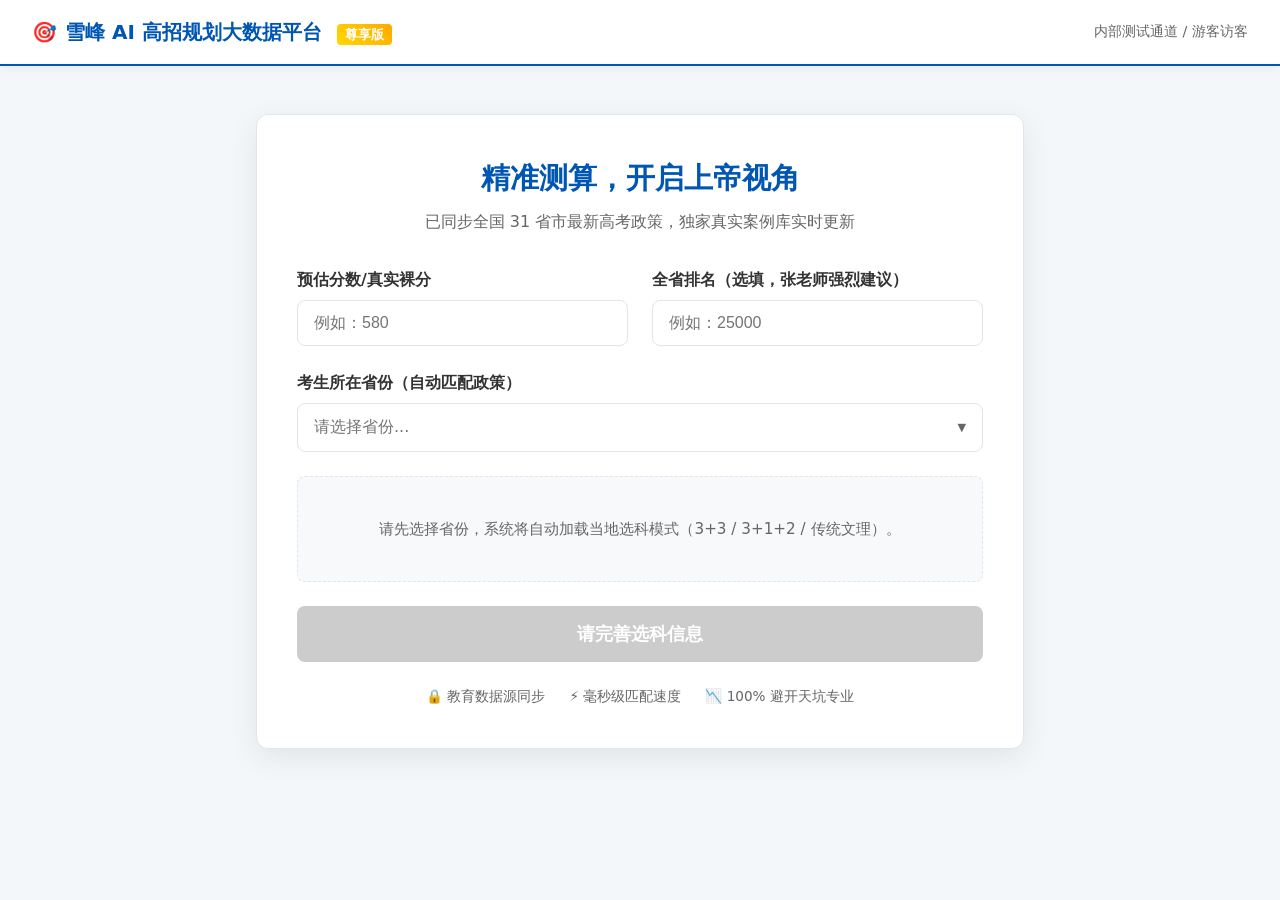
==== index.html @ 315e8139 "张雪峰 AI 志愿填报大数据系统（整蛊版） - 20种多分支验证挑战随机组合 - 30个离谱神仙专业题库 - 前期政务蓝/白严肃风格伪装 - 结果页崩坏艺术视觉反转 - 手机端 History API" ====
<!DOCTYPE html>
<html lang="zh-CN">
<head>
    <meta charset="UTF-8">
    <meta name="viewport" content="width=device-width, initial-scale=1.0">
    <title>张雪峰 AI 志愿填报大数据系统（整蛊版）</title>
    <link rel="stylesheet" href="style.css">
</head>
<body>
    <div id="app">
        <header class="app-header">
            <div class="logo">
                <span class="icon">🎯</span>
                <span class="title">雪峰 AI 高招规划大数据平台 <span class="badge">尊享版</span></span>
            </div>
            <div class="user-status">内部测试通道 / 游客访客</div>
        </header>

        <main class="container">
            <section id="phase-form" class="card fade-in">
                <div class="card-header">
                    <h2>精准测算，开启上帝视角</h2>
                    <p>已同步全国 31 省市最新高考政策，独家真实案例库实时更新</p>
                </div>

                <form id="volunteer-form">
                    <div class="form-row">
                        <div class="form-group half">
                            <label for="score">预估分数/真实裸分</label>
                            <input type="number" id="score" min="0" max="750" placeholder="例如：580" required>
                        </div>
                        <div class="form-group half">
                            <label for="rank">全省排名（选填，张老师强烈建议）</label>
                            <input type="number" id="rank" min="1" placeholder="例如：25000">
                        </div>
                    </div>

                    <div class="form-group">
                        <label>考生所在省份（自动匹配政策）</label>
                        <div class="custom-select" id="province-wrapper">
                            <button type="button" class="custom-select-trigger" id="province-trigger" aria-expanded="false" aria-controls="province-dropdown">
                                <span class="custom-select-text placeholder">请选择省份...</span>
                                <span class="custom-select-arrow">▼</span>
                            </button>
                            <div class="custom-select-dropdown" id="province-dropdown" role="listbox"></div>
                        </div>
                    </div>

                    <div id="dynamic-subject-area" class="dynamic-area">
                        <div class="empty-state">请先选择省份，系统将自动加载当地选科模式（3+3 / 3+1+2 / 传统文理）。</div>
                    </div>

                    <button type="submit" class="btn-primary" id="submit-btn" disabled>请完善选科信息</button>
                </form>

                <div class="trust-indicators">
                    <span>🔒 教育数据源同步</span>
                    <span>⚡ 毫秒级匹配速度</span>
                    <span>📉 100% 避开天坑专业</span>
                </div>
            </section>

            <section id="phase-loading" class="hidden">
                <div class="loader-hero">
                    <div class="loader-breath-text" id="loading-text">正在对接全国统考大数据库...</div>
                    <div class="loader-progress-minimal">
                        <div class="loader-progress-dot" id="loader-dot"></div>
                    </div>
                </div>
                <button id="btn-view-result" class="btn-primary hidden" type="button">查看我的天选专业</button>
            </section>

            <section id="phase-result" class="card hidden text-center">
                <h2 class="result-subtitle">经过【上帝视角】深度推演</h2>
                <p class="result-subtitle">系统为你锁定唯一神级出路：</p>
                <div class="result-box">
                    <h3 class="university">月球背面无线电职业技术大学</h3>
                    <h1 class="major" id="result-major">月壤路由器维修与低重力 Wi-Fi 覆盖专业</h1>
                </div>
                <div class="reason-box">
                    <strong>张老师核心点评：</strong>
                    <p id="result-reason">就业半径 38 万公里，核心竞争力是信号不好时能保持情绪稳定。</p>
                </div>
                <div class="purple-lip-status">
                    张老师当前嘴唇发紫度：<span class="critical" id="lip-status">99.9%（危险）</span>
                </div>
            </section>
        </main>
    </div>

    <div id="modal-container" class="hidden">
        <div class="modal-backdrop"></div>
    </div>

    <div id="bsod" class="hidden">
        <h1>:(</h1>
        <h2>你的未来遇到问题，需要重新规划。</h2>
        <p>系统已崩溃，因为你的分数太刺激，或者要求太离谱。</p>
        <p>张老师由于疯狂输出，嘴唇发紫度突破 100%，CPU（大脑）已过热。</p>
        <br>
        <p>详细错误代码：<br>
        STOP: 0x0000000DEAD (ZHANG_XUEFENG_LIPS_CRITICAL_FAILURE)<br>
        REASON: 还在做梦呢？快去搬砖吧！</p>
        <br>
        <p>完成重新投胎进度：<span id="bsod-progress">0</span>%</p>
    </div>

    <script src="challenges.js"></script>
    <script src="app.js"></script>
</body>
</html>
---- style.css ----
:root {
    --primary-color: #0056b3;
    --primary-hover: #004494;
    --bg-color: #f4f7f9;
    --card-bg: #ffffff;
    --text-main: #333333;
    --text-muted: #666666;
    --border-color: #e0e6ed;
    --danger: #dc3545;
    --warning: #ffc107;
}

* {
    box-sizing: border-box;
    margin: 0;
    padding: 0;
}

body {
    font-family: 'Inter', system-ui, -apple-system, sans-serif;
    background-color: var(--bg-color);
    color: var(--text-main);
    line-height: 1.6;
}

.hidden {
    display: none !important;
}

.text-center {
    text-align: center;
}

/* Header */
.app-header {
    background: white;
    padding: 1rem 2rem;
    box-shadow: 0 2px 10px rgba(0,0,0,0.05);
    display: flex;
    justify-content: space-between;
    align-items: center;
    border-bottom: 2px solid var(--primary-color);
}

.logo {
    display: flex;
    align-items: center;
    gap: 0.5rem;
    font-weight: 700;
    font-size: 1.25rem;
    color: var(--primary-color);
}

.badge {
    background: linear-gradient(45deg, #ffd700, #ffaa00);
    color: #fff;
    padding: 0.2rem 0.5rem;
    border-radius: 4px;
    font-size: 0.8rem;
    margin-left: 0.5rem;
}

.user-status {
    font-size: 0.9rem;
    color: var(--text-muted);
}

/* Container & Cards */
.container {
    max-width: 800px;
    margin: 3rem auto;
    padding: 0 1rem;
}

.card {
    background: var(--card-bg);
    border-radius: 12px;
    box-shadow: 0 8px 30px rgba(0,0,0,0.08);
    padding: 2.5rem;
    border: 1px solid var(--border-color);
    position: relative;
    z-index: 10;
}

.card-header {
    text-align: center;
    margin-bottom: 2rem;
}

.card-header h2 {
    font-size: 1.8rem;
    color: var(--primary-color);
    margin-bottom: 0.5rem;
}

.card-header p {
    color: var(--text-muted);
}

/* Form Styles */
.form-row {
    display: flex;
    gap: 1.5rem;
}

.half {
    flex: 1;
}

.form-group {
    margin-bottom: 1.5rem;
}

.form-group label {
    display: block;
    margin-bottom: 0.5rem;
    font-weight: 600;
}

input[type="number"] {
    width: 100%;
    padding: 0.8rem 1rem;
    border: 1px solid var(--border-color);
    border-radius: 8px;
    font-size: 1rem;
    transition: border-color 0.2s;
}

input[type="number"]:focus {
    outline: none;
    border-color: var(--primary-color);
    box-shadow: 0 0 0 3px rgba(0, 86, 179, 0.1);
}

/* 自定义省份下拉组件 */
.custom-select {
    position: relative;
    z-index: 100;
}
.custom-select-trigger {
    width: 100%;
    padding: 0.8rem 1rem;
    border: 1px solid var(--border-color);
    border-radius: 8px;
    font-size: 1rem;
    background: var(--card-bg);
    cursor: pointer;
    display: flex;
    justify-content: space-between;
    align-items: center;
    transition: border-color 0.2s;
    font-family: inherit;
    text-align: left;
}
.custom-select-trigger:focus {
    outline: none;
    border-color: var(--primary-color);
    box-shadow: 0 0 0 3px rgba(0, 86, 179, 0.1);
}
.custom-select-text {
    color: var(--text-main);
}
.custom-select-text.placeholder {
    color: #757575;
}
.custom-select-arrow {
    font-size: 0.7rem;
    color: var(--text-muted);
    transition: transform 0.2s;
}
.custom-select.open .custom-select-arrow {
    transform: rotate(180deg);
}
.custom-select-dropdown {
    position: absolute;
    top: 100%;
    left: 0;
    width: 100%;
    max-height: 280px;
    overflow-y: auto;
    background: var(--card-bg);
    border: 1px solid var(--border-color);
    border-radius: 8px;
    box-shadow: 0 8px 30px rgba(0,0,0,0.15);
    z-index: 9999;
    margin-top: 4px;
    display: none;
}
.custom-select.open .custom-select-dropdown {
    display: block;
}
.custom-select-option {
    display: block;
    width: 100%;
    border: 0;
    background: var(--card-bg);
    color: var(--text-main);
    text-align: left;
    font-family: inherit;
    padding: 0.7rem 1rem;
    cursor: pointer;
    font-size: 0.95rem;
    transition: background 0.15s;
    border-bottom: 1px solid #f0f0f0;
}
.custom-select-option:last-child {
    border-bottom: none;
}
.custom-select-option:hover {
    background: #e8f0fe;
}
.custom-select-option:focus-visible {
    outline: 2px solid var(--primary-color);
    outline-offset: -2px;
    background: #e8f0fe;
}
.custom-select-option.selected {
    background: var(--primary-color);
    color: white;
    font-weight: 600;
}

.fade-in {
    animation: fade-in 0.45s ease-out;
}

/* Dynamic Area */
.dynamic-area {
    background: #f8f9fa;
    padding: 1.5rem;
    border-radius: 8px;
    border: 1px dashed var(--border-color);
    margin-bottom: 1.5rem;
    min-height: 80px;
}

.empty-state {
    color: var(--text-muted);
    text-align: center;
    font-size: 0.95rem;
    padding: 1rem 0;
}

.policy-badge {
    display: inline-block;
    background: var(--primary-color);
    color: white;
    padding: 0.2rem 0.6rem;
    border-radius: 4px;
    font-size: 0.8rem;
    margin-bottom: 1rem;
    font-weight: bold;
}

.subject-group {
    margin-bottom: 1.2rem;
}

.subject-group:last-child {
    margin-bottom: 0;
}

.subject-title {
    font-weight: 600;
    margin-bottom: 0.5rem;
    font-size: 0.95rem;
    color: var(--text-main);
}

.checkbox-grid {
    display: grid;
    grid-template-columns: repeat(auto-fill, minmax(100px, 1fr));
    gap: 0.8rem;
}

.checkbox-label, .radio-label {
    display: flex;
    align-items: center;
    gap: 0.5rem;
    cursor: pointer;
    background: white;
    padding: 0.6rem;
    border: 1px solid var(--border-color);
    border-radius: 6px;
    transition: all 0.2s;
    user-select: none;
}

.checkbox-label:hover, .radio-label:hover {
    border-color: var(--primary-color);
}

.btn-primary {
    width: 100%;
    padding: 1rem;
    background: var(--primary-color);
    color: white;
    border: none;
    border-radius: 8px;
    font-size: 1.1rem;
    font-weight: 600;
    cursor: pointer;
    transition: transform 0.1s, background 0.2s, opacity 0.2s;
    box-shadow: 0 4px 15px rgba(0, 86, 179, 0.3);
}

.btn-primary:disabled {
    background: #cccccc;
    cursor: not-allowed;
    box-shadow: none;
    transform: none;
}

.btn-primary:not(:disabled):hover {
    background: var(--primary-hover);
    transform: translateY(-2px);
}

.trust-indicators {
    display: flex;
    justify-content: center;
    gap: 1.5rem;
    margin-top: 1.5rem;
    font-size: 0.85rem;
    color: var(--text-muted);
}

/* ===== 加载阶段：极简压迫风（苹果发布会黑底白字） ===== */
#phase-loading {
    position: fixed; top: 0; left: 0; width: 100vw; height: 100vh;
    background: #0a0a0a; z-index: 9999;
    display: flex; flex-direction: column; align-items: center;
    justify-content: center; gap: 3rem;
}
.loader-hero {
    text-align: center; max-width: 90vw;
}
.loader-breath-text {
    font-size: 2.5rem; font-weight: 800; color: #ffffff;
    font-family: 'Inter', 'PingFang SC', 'Microsoft YaHei', sans-serif;
    letter-spacing: 0.05em; line-height: 1.4;
    animation: breathPulse 2s ease-in-out infinite;
    transition: opacity 0.4s ease-out, transform 0.4s ease-out;
    user-select: none;
}
@keyframes breathPulse {
    0%, 100% { opacity: 1; }
    50% { opacity: 0.65; }
}
.loader-progress-minimal {
    width: 200px; height: 2px; background: #333;
    position: relative; border-radius: 1px; overflow: visible;
}
.loader-progress-dot {
    position: absolute; top: 50%; left: 0%;
    width: 8px; height: 8px; background: #ffffff;
    border-radius: 50%; transform: translate(-50%, -50%);
    transition: left 0.6s cubic-bezier(0.4, 0, 0.2, 1);
    box-shadow: 0 0 12px rgba(255,255,255,0.6);
}

/* ===== 结果页崩坏艺术 ===== */
.result-insanity {
    background: linear-gradient(135deg, #8b0000, #ff0000, #4a0000, #ff4444) !important;
    background-size: 400% 400% !important;
    animation: insanityBg 3s ease-in-out infinite !important;
}
@keyframes insanityBg {
    0% { background-position: 0% 50%; }
    50% { background-position: 100% 50%; }
    100% { background-position: 0% 50%; }
}
.result-insanity .card {
    background: rgba(0,0,0,0.85) !important;
    border: 2px solid #ff0000 !important;
    box-shadow: 0 0 60px rgba(255,0,0,0.4), 0 0 120px rgba(255,0,0,0.2) !important;
}
.result-insanity .app-header {
    background: #000 !important; color: #ff0000 !important;
    border-bottom: 2px solid #ff0000 !important;
}
.result-subtitle {
    color: #ff8888 !important;
}
.major-insanity {
    font-size: clamp(2.5rem, 8vw, 5rem) !important;
    font-weight: 900 !important;
    line-height: 1.1 !important;
    letter-spacing: -0.04em !important;
    color: #ff0000 !important;
    text-shadow:
        0 0 20px #ff0000,
        0 0 60px #ff0000,
        3px 3px 0 #000,
        -3px -3px 0 #800080 !important;
    animation: majorShake 0.1s infinite, majorGlitch 0.3s infinite !important;
    transform-origin: center;
    word-break: break-all;
}
@keyframes majorShake {
    0% { transform: translate(0, 0) rotate(0deg); }
    25% { transform: translate(3px, -2px) rotate(-1deg); }
    50% { transform: translate(-3px, 2px) rotate(0.5deg); }
    75% { transform: translate(2px, 3px) rotate(-0.5deg); }
    100% { transform: translate(-2px, -3px) rotate(0deg); }
}
@keyframes majorGlitch {
    0%, 100% { text-shadow: 0 0 20px #ff0000, 0 0 60px #ff0000, 3px 3px 0 #000, -3px -3px 0 #800080; }
    50% { text-shadow: 0 0 40px #800080, 0 0 80px #ff00ff, -3px 3px 0 #000, 3px -3px 0 #ff0000; }
}

@media (max-width: 640px) {
    .loader-breath-text { font-size: 1.4rem; }
    .major-insanity { font-size: clamp(1.8rem, 7vw, 3rem) !important; }
}

.log-warning {
    color: var(--danger);
    font-weight: bold;
}

/* Result Phase */
.result-box {
    background: linear-gradient(135deg, #fff5f5, #ffe3e3);
    border: 2px dashed var(--danger);
    padding: 2rem;
    border-radius: 12px;
    margin: 1.5rem 0;
    animation: shake 0.5s infinite alternate;
}

.university {
    color: #555;
    margin-bottom: 0.5rem;
}

.major {
    color: var(--danger);
    font-size: 2rem;
    font-weight: 800;
}

.reason-box {
    background: #f8f9fa;
    padding: 1.5rem;
    border-left: 4px solid var(--primary-color);
    text-align: left;
    margin-bottom: 1.5rem;
}

.purple-lip-status {
    font-size: 1.2rem;
    font-weight: bold;
    margin-top: 1rem;
}

.critical {
    color: #800080;
    animation: pulse 0.5s infinite;
}

/* Meme & Emoji Styling */
.meme-img {
    width: 100%;
    max-width: 200px;
    border-radius: 8px;
    margin-bottom: 1rem;
    box-shadow: 0 4px 10px rgba(0,0,0,0.2);
    border: 3px solid #333;
}
.huge-emoji {
    font-size: 6rem;
    line-height: 1.2;
    margin-bottom: 1rem;
    display: inline-block;
    animation: float 3s ease-in-out infinite;
}

/* Custom Modals */
#modal-container {
    position: fixed;
    top: 0;
    left: 0;
    width: 100vw;
    height: 100vh;
    z-index: 9999;
    display: flex;
    justify-content: center;
    align-items: center;
}

.modal-backdrop {
    position: absolute;
    top: 0;
    left: 0;
    width: 100%;
    height: 100%;
    background: rgba(0,0,0,0.6);
    backdrop-filter: blur(4px);
}

.custom-modal {
    position: relative;
    background: white;
    padding: 2rem;
    border-radius: 12px;
    box-shadow: 0 20px 50px rgba(0,0,0,0.5);
    z-index: 10000;
    max-width: 400px;
    width: 90%;
    text-align: center;
    animation: popIn 0.3s cubic-bezier(0.175, 0.885, 0.32, 1.275);
}

.custom-modal.shake {
    animation: errorShake 0.4s ease-in-out;
}

.modal-title {
    font-size: 1.3rem;
    font-weight: bold;
    margin-bottom: 1rem;
    color: var(--danger);
}

.modal-btn {
    padding: 0.8rem 1.5rem;
    background: var(--primary-color);
    color: white;
    border: none;
    border-radius: 6px;
    font-size: 1rem;
    font-weight: bold;
    cursor: pointer;
    transition: transform 0.1s;
}

.modal-btn:hover {
    background: var(--primary-hover);
    transform: scale(1.05);
}

.modal-buttons {
    display: flex;
    justify-content: center;
    gap: 1rem;
    position: relative;
    min-height: 44px;
    flex-wrap: wrap;
}

.modal-btn-ok {
    background: var(--primary-color);
    color: white;
}

.modal-btn-dodge {
    background: var(--danger);
    color: white;
    transition: transform 0.2s ease;
}

/* BSOD */
#bsod {
    position: fixed;
    top: 0;
    left: 0;
    width: 100vw;
    height: 100vh;
    background-color: #0078d7;
    color: white;
    z-index: 999999;
    padding: 5vw;
    font-family: "Segoe UI", "Consolas", monospace;
    display: flex;
    flex-direction: column;
    justify-content: center;
}

#bsod h1 {
    font-size: 8rem;
    margin-bottom: 2rem;
    font-weight: normal;
}

#bsod h2 {
    font-size: 2.5rem;
    margin-bottom: 1.5rem;
    font-weight: normal;
}

#bsod p {
    font-size: 1.2rem;
    line-height: 1.8;
}

.glitch-active {
    animation: screenGlitch 0.1s infinite;
    filter: invert(1) hue-rotate(180deg) contrast(200%);
}

/* NEW CRAZY EFFECTS */
.upside-down {
    transform: rotate(180deg) !important;
    transition: transform 1.5s cubic-bezier(0.68, -0.55, 0.265, 1.55);
}

.blur-future {
    filter: blur(15px) contrast(150%) !important;
    transition: filter 3s ease-in-out;
}

.mirror-world {
    transform: scaleX(-1) !important;
    transition: transform 1s ease-in-out;
}

/* Animations */
@keyframes spin { 100% { transform: rotate(360deg); } }
@keyframes slideIn { from { opacity: 0; transform: translateX(-10px); } to { opacity: 1; transform: translateX(0); } }
@keyframes fade-in { from { opacity: 0; transform: translateY(20px); } to { opacity: 1; transform: translateY(0); } }
@keyframes popIn { from { opacity: 0; transform: scale(0.5); } to { opacity: 1; transform: scale(1); } }
@keyframes pulse { 0% { opacity: 1; } 50% { opacity: 0.5; color: red; } 100% { opacity: 1; } }
@keyframes shake { 0% { transform: rotate(-1deg); } 100% { transform: rotate(1deg); } }
@keyframes float { 0%, 100% { transform: translateY(0); } 50% { transform: translateY(-20px); } }
@keyframes errorShake {
    0%, 100% { transform: translateX(0); }
    20%, 60% { transform: translateX(-15px) rotate(-3deg); }
    40%, 80% { transform: translateX(15px) rotate(3deg); }
}
@keyframes screenGlitch {
    0% { transform: translate(0); }
    20% { transform: translate(-10px, 10px); }
    40% { transform: translate(-10px, -10px); }
    60% { transform: translate(10px, 10px); }
    80% { transform: translate(10px, -10px); }
    100% { transform: translate(0); }
}

/* ===== 新增整蛊效果 ===== */

/* 地震 */
.earthquake-active {
    animation: earthquake 0.15s infinite !important;
}
@keyframes earthquake {
    0% { transform: translate(0, 0) rotate(0deg); }
    25% { transform: translate(-8px, 5px) rotate(-2deg); }
    50% { transform: translate(8px, -3px) rotate(2deg); }
    75% { transform: translate(-5px, -5px) rotate(-1deg); }
    100% { transform: translate(5px, 3px) rotate(1deg); }
}
@keyframes debrisFall {
    0% { transform: translateY(0) rotate(0deg); opacity: 1; }
    100% { transform: translateY(120vh) rotate(720deg); opacity: 0; }
}
.crack-overlay {
    position: fixed; top: 50%; left: 50%; transform: translate(-50%, -50%);
    font-size: 15rem; z-index: 99998; pointer-events: none;
    animation: crackAppear 0.5s ease-out forwards;
}
@keyframes crackAppear {
    0% { opacity: 0; transform: translate(-50%, -50%) scale(0); }
    100% { opacity: 0.8; transform: translate(-50%, -50%) scale(1); }
}

/* 假病毒弹窗 */
.fake-virus-popup {
    position: fixed; top: 50%; left: 50%; transform: translate(-50%, -50%);
    width: 420px; max-width: 95vw;
    background: #1e1e2e; border: 2px solid #e74c3c; border-radius: 8px;
    z-index: 999999; box-shadow: 0 0 40px rgba(231, 76, 60, 0.5);
    font-family: 'Segoe UI', Microsoft YaHei, sans-serif;
    animation: popIn 0.3s ease-out;
}
.virus-titlebar {
    background: #c0392b; color: white; padding: 0.6rem 1rem;
    display: flex; justify-content: space-between; align-items: center;
    font-size: 0.9rem; border-radius: 6px 6px 0 0;
}
.virus-close {
    cursor: pointer; font-size: 1.3rem; line-height: 1; color: #ff9999;
}
.virus-close:hover { color: white; }
.virus-body {
    padding: 1.2rem; color: #ddd; font-size: 0.9rem; line-height: 1.8;
}
.threat-name { color: #e74c3c; font-family: monospace; font-weight: bold; }
.virus-progress { margin: 1rem 0; }
.virus-bar-bg {
    width: 100%; height: 8px; background: #333; border-radius: 4px; overflow: hidden; margin-bottom: 0.5rem;
}
.virus-bar-fill {
    height: 100%; width: 0%; background: linear-gradient(90deg, #e74c3c, #f39c12);
    transition: width 0.3s;
}
.virus-actions { display: flex; gap: 0.8rem; margin-top: 1rem; }
.virus-btn {
    padding: 0.6rem 1.2rem; border: none; border-radius: 4px; cursor: pointer;
    font-weight: bold; font-size: 0.85rem; transition: transform 0.1s;
}
.virus-btn:hover { transform: scale(1.05); }
.virus-btn-danger { background: #e74c3c; color: white; flex: 1; }
.virus-btn-safe { background: #555; color: #ccc; }

/* 文字腐败 */
.text-corrupt-active * {
    animation: textFlicker 0.3s infinite !important;
}
@keyframes textFlicker {
    0%, 100% { filter: none; }
    50% { filter: blur(1px) hue-rotate(30deg); }
}

/* 无限加载覆盖 */
.infinite-loader-overlay {
    position: fixed; top: 0; left: 0; width: 100vw; height: 100vh;
    background: var(--bg-color); z-index: 999999;
    display: flex; align-items: center; justify-content: center;
    flex-direction: column;
}

/* 重力坠落 */
.gravity-fall-active .falling-element {
    animation: none !important;
}
@keyframes elementFall {
    100% { transform: translateY(800px) rotate(180deg); opacity: 0; }
}

/* 康康密码彩虹模式 */
.rainbow-mode {
    animation: rainbowBg 0.2s infinite !important;
}
.rainbow-mode * {
    animation: rainbowText 0.1s infinite !important;
}
@keyframes rainbowBg {
    0% { background: red; }
    16% { background: orange; }
    32% { background: yellow; }
    48% { background: green; }
    64% { background: blue; }
    80% { background: indigo; }
    100% { background: violet; }
}
@keyframes rainbowText {
    0% { color: red; filter: hue-rotate(0deg); }
    20% { color: orange; }
    40% { color: yellow; }
    60% { color: green; }
    80% { color: blue; }
    100% { color: violet; filter: hue-rotate(360deg); }
}
.konami-chaos-msg {
    position: fixed; top: 50%; left: 50%; transform: translate(-50%, -50%);
    background: black; color: #0f0; border: 3px solid #0f0;
    padding: 2rem 3rem; z-index: 9999999; text-align: center;
    font-family: 'Courier New', monospace;
    box-shadow: 0 0 50px rgba(0,255,0,0.5);
}
.konami-chaos-msg h1 { font-size: 2rem; margin-bottom: 1rem; color: #0f0; }
.konami-chaos-msg p { font-size: 1.1rem; margin-bottom: 0.5rem; color: #0f0; }
.countdown { font-size: 5rem; font-weight: bold; color: red; }
@keyframes matrixGlitch {
    0%, 100% { filter: none; }
    50% { filter: hue-rotate(180deg) invert(1); }
}

/* 假摄像头指示灯 */
.fake-webcam {
    position: fixed; bottom: 20px; right: 20px;
    background: rgba(0,0,0,0.8); color: white;
    padding: 0.4rem 0.8rem; border-radius: 20px;
    font-size: 0.8rem; z-index: 99998;
    display: flex; align-items: center; gap: 0.4rem;
    opacity: 0; transition: opacity 0.5s;
}
.fake-webcam.visible { opacity: 0.9; }
.webcam-dot {
    width: 8px; height: 8px; border-radius: 50%;
    background: #0f0; animation: webcamPulse 1s infinite;
    box-shadow: 0 0 8px #0f0;
}
@keyframes webcamPulse {
    0%, 100% { opacity: 1; }
    50% { opacity: 0.3; }
}
.webcam-text { color: #ccc; }

/* 鼠标轨迹粒子 */
.cursor-trail {
    position: fixed; pointer-events: none; z-index: 999999;
    font-size: 1.2rem; animation: trailFade 0.8s ease-out forwards;
}
@keyframes trailFade {
    0% { opacity: 1; transform: scale(1); }
    100% { opacity: 0; transform: scale(0.2) translateY(-30px); }
}

/* 假 Windows XP 错误对话框 */
.fake-xp-dialog {
    position: fixed; top: 20%; right: 5%;
    width: 380px; max-width: 90vw;
    background: #ECE9D8; border: 2px solid #0054E3;
    border-radius: 8px 8px 0 0;
    z-index: 9999999;
    box-shadow: 5px 5px 20px rgba(0,0,0,0.5);
    font-family: 'Tahoma', 'Microsoft YaHei', sans-serif;
    font-size: 0.9rem;
    animation: popIn 0.3s ease-out;
}
.xp-titlebar {
    background: linear-gradient(180deg, #0058EE 0%, #3D8CF6 10%, #0058EE 90%);
    color: white; padding: 0.4rem 0.6rem;
    display: flex; align-items: center; gap: 0.4rem;
    font-weight: bold; font-size: 0.85rem;
    border-radius: 6px 6px 0 0;
    cursor: default; user-select: none;
}
.xp-icon { font-size: 0.9rem; }
.xp-close-btn {
    margin-left: auto; cursor: pointer;
    background: #D04030; color: white;
    width: 20px; height: 20px; border-radius: 2px;
    display: flex; align-items: center; justify-content: center;
    font-size: 0.9rem; font-weight: bold;
}
.xp-close-btn:hover { background: #e05040; }
.xp-body {
    padding: 1rem; color: #000;
}
.xp-ok-btn, .xp-cancel-btn {
    padding: 0.3rem 1.5rem; border: 1px solid #7F9DB9;
    background: #ECE9D8; cursor: pointer;
    font-size: 0.85rem; font-family: 'Tahoma', sans-serif;
    border-radius: 2px; min-width: 75px;
}
.xp-ok-btn:hover, .xp-cancel-btn:hover { background: #D4D0C8; }
.xp-ok-btn:active, .xp-cancel-btn:active { background: #C0C0C0; }

/* ===== 结果页爆炸粒子 ===== */
.result-particle {
    pointer-events: none;
    animation: particleBurst 1.5s ease-out forwards;
}
@keyframes particleBurst {
    0% { transform: translate(0, 0) scale(1) rotate(0deg); opacity: 1; }
    100% { transform: translate(var(--tx), var(--ty)) scale(0.1) rotate(720deg); opacity: 0; }
}

/* ===== 勒索软件界面 ===== */
.ransomware-overlay {
    position: fixed; top: 0; left: 0; width: 100vw; height: 100vh;
    background: #0d0000; z-index: 9999999;
    display: flex; align-items: center; justify-content: center;
    animation: ransomwarePulse 2s infinite;
    font-family: 'Courier New', monospace;
}
@keyframes ransomwarePulse {
    0%, 100% { background: #0d0000; }
    50% { background: #1a0000; }
}
@keyframes ransomwareFlash {
    0%, 100% { background: #0a0000; }
    50% { background: #ff0000; }
}
.ransomware-content {
    text-align: center; color: #ff4444; max-width: 550px; padding: 2rem;
}
.ransomware-content h1 { font-size: 2rem; margin-bottom: 0.5rem; color: #ff0000; text-shadow: 0 0 20px red; }
.ransomware-skull { font-size: 6rem; animation: float 2s ease-in-out infinite; margin: 1rem 0; }
.ransomware-btc { color: #ff8800; font-size: 1.5rem; }
.ransomware-addr { color: #666; font-size: 0.7rem; word-break: break-all; margin: 0.5rem 0; }
.ransomware-timer { margin: 1rem 0; padding: 1rem; border: 2px dashed #ff0000; border-radius: 8px; }
.ransomware-timer p { color: #ff8888; margin: 0.3rem 0; }
#ransom-countdown { font-size: 2rem; color: #ff0000; font-weight: bold; }
.ransomware-files { text-align: left; margin: 1rem 0; padding: 1rem; background: rgba(255,0,0,0.1); border-radius: 4px; }
.ransomware-files p { color: #ff6666; margin: 0.3rem 0; font-size: 0.85rem; }
.ransomware-encrypting { animation: pulse 1s infinite; }
.ransomware-btn {
    display: inline-block; margin: 0.5rem; padding: 0.8rem 2rem;
    background: #ff0000; color: white; border: none; border-radius: 4px;
    font-size: 1rem; font-weight: bold; cursor: pointer;
    font-family: 'Courier New', monospace;
}
.ransomware-btn:hover { background: #cc0000; }
.ransomware-btn-ignore { background: #333; }
.ransomware-btn-ignore:hover { background: #555; }

/* ===== 黑客界面 ===== */
.fake-hack-overlay {
    position: fixed; top: 0; left: 0; width: 100vw; height: 100vh;
    background: #000; z-index: 9999999;
    display: flex; align-items: center; justify-content: center;
    font-family: 'Courier New', 'Microsoft YaHei', monospace;
}
.hack-terminal {
    width: 90%; max-width: 700px; height: 80vh;
    background: #0a0a0a; border: 2px solid #0f0; border-radius: 4px;
    padding: 1.5rem; overflow: hidden;
    box-shadow: 0 0 30px rgba(0,255,0,0.2);
}
.hack-terminal pre {
    color: #0f0; font-size: 0.85rem; line-height: 1.6;
    white-space: pre-wrap; word-break: break-all;
    height: 100%; overflow-y: auto;
    text-shadow: 0 0 3px #0f0;
}

/* ===== 页面融化 ===== */
.page-melt {
    animation: meltFilter 8s ease-in forwards !important;
    filter: blur(3px) hue-rotate(-30deg) saturate(200%) !important;
}
.page-melt * {
    animation: meltSkew 8s ease-in forwards !important;
}
@keyframes meltFilter {
    0% { filter: blur(0) hue-rotate(0) saturate(100%); }
    50% { filter: blur(5px) hue-rotate(-20deg) saturate(180%); }
    100% { filter: blur(15px) hue-rotate(-45deg) saturate(300%) brightness(200%); }
}
@keyframes meltSkew {
    0% { transform: skew(0, 0); }
    100% { transform: skew(3deg, 8deg) scaleY(0.8); }
}

/* ===== 假通知弹窗 ===== */
.fake-notification {
    position: fixed; top: 20px; right: 20px;
    background: white; border: 1px solid #ddd; border-radius: 10px;
    padding: 0.8rem 1rem; z-index: 9999999;
    box-shadow: 0 4px 20px rgba(0,0,0,0.2);
    font-size: 0.85rem; max-width: 300px;
    animation: notifSlide 0.3s ease-out, notifFade 0.3s 5s ease-out forwards;
    display: flex; align-items: flex-start; gap: 0.5rem;
}
.fake-notification-icon { font-size: 1.5rem; flex-shrink: 0; }
.fake-notification-body { flex: 1; }
.fake-notification-title { font-weight: 600; color: #333; margin-bottom: 0.2rem; }
.fake-notification-text { color: #666; font-size: 0.8rem; }
@keyframes notifSlide {
    from { transform: translateX(120%); opacity: 0; }
    to { transform: translateX(0); opacity: 1; }
}
@keyframes notifFade {
    to { opacity: 0; transform: translateY(-20px); }
}

/* ===== 结果页增强 ===== */
.result-box.enhanced {
    animation: shake 0.3s infinite alternate, resultGlow 1.5s infinite !important;
}
@keyframes resultGlow {
    0%, 100% { box-shadow: 0 0 20px rgba(220, 53, 69, 0.3); }
    50% { box-shadow: 0 0 60px rgba(220, 53, 69, 0.8), 0 0 120px rgba(255, 0, 0, 0.4); }
}

/* 假分享按钮 */
.fake-share-buttons {
    display: flex; gap: 0.8rem; justify-content: center; flex-wrap: wrap; margin-top: 1.5rem;
}
.fake-share-btn {
    padding: 0.5rem 1.2rem; border: none; border-radius: 20px;
    font-size: 0.85rem; font-weight: 600; cursor: pointer;
    transition: transform 0.2s; color: white;
}
.fake-share-btn:hover { transform: scale(1.1); }
.share-wechat { background: #07c160; }
.share-weibo { background: #e6162d; }
.share-douyin { background: #111; }
.share-xiaohongshu { background: #fe2c55; }

/* ===== 身份验证挑战弹窗 ===== */
.identity-challenge {
    position: fixed; top: 0; left: 0; width: 100vw; height: 100vh;
    background: rgba(0,0,0,0.85); z-index: 9999999;
    display: flex; align-items: center; justify-content: center;
}
.identity-content {
    background: white; border-radius: 12px; padding: 2rem;
    max-width: 460px; width: 90%; text-align: center;
    box-shadow: 0 20px 60px rgba(0,0,0,0.6);
    animation: popIn 0.3s ease-out;
}
.identity-content h2 { color: var(--danger); font-size: 1.3rem; margin-bottom: 0.5rem; }
.identity-steps { text-align: left; margin: 1.5rem 0; }
.identity-step {
    display: flex; align-items: center; gap: 0.5rem;
    padding: 0.7rem 1rem; margin-bottom: 0.5rem;
    background: #f8f9fa; border-radius: 8px; border: 1px solid var(--border-color);
}
.identity-step.step-done { border-color: #ff4444; background: #fff5f5; }
.step-icon { font-size: 1.5rem; }
.step-status { margin-left: auto; font-size: 0.8rem; font-weight: 600; }
.identity-actions { display: flex; gap: 0.8rem; justify-content: center; flex-wrap: wrap; margin-top: 1rem; position: relative; min-height: 44px; }

/* ===== 退档通知书 ===== */
.rejection-letter {
    background: linear-gradient(135deg, #fffef7, #fff8f0);
    border: 3px double #cc0000;
    padding: 1.5rem; margin: 1.5rem 0; border-radius: 4px;
    position: relative; overflow: hidden;
    font-family: 'STSong', 'SimSun', 'Songti SC', serif;
}
.rejection-header {
    text-align: center; border-bottom: 2px solid #cc0000;
    padding-bottom: 0.8rem; margin-bottom: 1rem;
}
.rejection-header h2 { color: #cc0000; font-size: 1.5rem; letter-spacing: 0.5rem; }
.rejection-header p { color: #666; font-size: 0.8rem; margin-top: 0.3rem; }
.rejection-body { display: flex; gap: 1.5rem; align-items: flex-start; }
.rejection-photo-area { text-align: center; flex-shrink: 0; }
.rejection-photo { width: 140px; height: auto; border: 3px solid #cc0000; border-radius: 4px; }
.rejection-photo-caption { color: #cc0000; font-size: 0.75rem; font-weight: bold; margin-top: 0.3rem; }
.rejection-text { flex: 1; font-size: 0.9rem; line-height: 1.8; color: #333; }
.rejection-stamp {
    position: absolute; top: 50%; right: 10%;
    transform: rotate(-25deg) translateY(-50%);
    font-size: 4rem; font-weight: 900; color: rgba(204,0,0,0.15);
    pointer-events: none; white-space: nowrap;
    letter-spacing: 0.8rem; user-select: none;
}
@media (max-width: 640px) {
    .rejection-body { flex-direction: column; align-items: center; }
    .rejection-stamp { font-size: 2.5rem; right: 5%; }
}

/* ===== 嘴唇 100% 崩塌特效 ===== */
.lip-apocalypse-flash {
    position: fixed; top: 0; left: 0; width: 100vw; height: 100vh;
    background: rgba(128, 0, 128, 0.6); z-index: 9999999;
    pointer-events: none;
    animation: lipFlash 0.3s infinite;
}
@keyframes lipFlash {
    0%, 100% { background: rgba(128,0,128,0.3); }
    50% { background: rgba(128,0,128,0.9); }
}
.lip-apocalypse {
    animation: lipShake 0.05s infinite !important;
    filter: hue-rotate(270deg) saturate(300%) !important;
}
@keyframes lipShake {
    0% { transform: translate(0,0) rotate(0deg); }
    25% { transform: translate(-5px,5px) rotate(-1deg); }
    50% { transform: translate(5px,-3px) rotate(1deg); }
    75% { transform: translate(-3px,-4px) rotate(-0.5deg); }
    100% { transform: translate(4px,2px) rotate(0.5deg); }
}
.lip-particle {
    pointer-events: none;
    animation: lipRain 1.5s linear forwards !important;
}
@keyframes lipRain {
    0% { transform: translateY(0) rotate(0deg); opacity: 1; }
    100% { transform: translateY(110vh) rotate(1080deg); opacity: 0; }
}

/* ===== 多分支挑战系统UI ===== */

/* 挑战通用容器 */
.challenge-container {
    position: fixed; top: 0; left: 0; width: 100vw; height: 100vh;
    z-index: 9999998; display: flex; align-items: center; justify-content: center;
}
.challenge-backdrop {
    position: absolute; top: 0; left: 0; width: 100%; height: 100%;
    background: rgba(0,0,0,0.7); backdrop-filter: blur(4px);
}
.challenge-modal {
    position: relative; background: white; border-radius: 12px;
    padding: 2rem; max-width: 460px; width: 92%;
    box-shadow: 0 20px 60px rgba(0,0,0,0.5);
    animation: popIn 0.3s ease-out; z-index: 1;
    max-height: 90vh; overflow-y: auto;
}
.challenge-header {
    display: flex; align-items: center; gap: 0.5rem;
    font-size: 1.3rem; font-weight: bold; margin-bottom: 0.5rem;
    color: var(--danger);
}
.challenge-icon { font-size: 1.8rem; }
.challenge-desc {
    color: var(--text-muted); font-size: 0.85rem; margin-bottom: 1rem;
}

/* 挑战进度条 */
.challenge-progress {
    display: flex; align-items: center; gap: 0.5rem;
    margin-bottom: 1rem; font-size: 0.9rem;
}
.challenge-dot {
    font-size: 1rem; color: #ccc; transition: color 0.3s;
}
.challenge-dot.done { color: var(--primary-color); }
.challenge-progress-text {
    margin-left: 0.5rem; color: var(--text-muted); font-size: 0.8rem;
}

/* 挑战内容区 */
.challenge-body { margin-bottom: 1.5rem; min-height: 120px; }

/* 挑战底部按钮区 */
.challenge-footer {
    display: flex; justify-content: center; gap: 1rem;
    position: relative; min-height: 44px; flex-wrap: wrap;
}
.challenge-skip-btn {
    padding: 0.7rem 1.5rem; background: #999; color: white;
    border: none; border-radius: 20px; font-size: 0.9rem;
    cursor: pointer; transition: transform 0.2s ease;
    font-weight: 600;
}
.challenge-skip-btn:hover { background: #777; }

/* 挑战Action按钮 */
.challenge-action-btn {
    padding: 0.8rem 2rem; background: var(--primary-color);
    color: white; border: none; border-radius: 8px;
    font-size: 1rem; font-weight: 600; cursor: pointer;
    transition: transform 0.15s, background 0.2s;
}
.challenge-action-btn:hover { background: var(--primary-hover); transform: scale(1.03); }
.challenge-action-btn:disabled { background: #ccc; cursor: not-allowed; }

/* ---- 选择题测试 ---- */
.quiz-card { text-align: center; }
.quiz-progress {
    font-size: 0.85rem; color: var(--text-muted); margin-bottom: 0.5rem;
}
.quiz-question {
    font-size: 1.05rem; font-weight: bold; margin: 1rem 0;
    line-height: 1.6; color: var(--text-main);
}
.quiz-options {
    display: flex; flex-direction: column; gap: 0.6rem;
}
.quiz-option {
    width: 100%; padding: 0.8rem 1.2rem;
    background: #f8f9fa; border: 2px solid var(--border-color);
    border-radius: 8px; font-size: 0.95rem; cursor: pointer;
    transition: all 0.2s; text-align: left; font-family: inherit;
}
.quiz-option:hover { border-color: var(--primary-color); background: #e8f0fe; }

/* ---- 声音验证音量条 ---- */
.shout-meter {
    width: 100%; height: 12px; background: #eee; border-radius: 6px;
    overflow: hidden; margin-bottom: 1rem;
}
.shout-meter-fill {
    height: 100%; width: 0%; background: linear-gradient(90deg, #ff8800, #cc0000);
    transition: width 0.2s; border-radius: 6px;
}

/* ---- CAPTCHA网格 ---- */
.captcha-grid {
    display: grid; grid-template-columns: repeat(3, 1fr);
    gap: 0.5rem; margin: 0.5rem 0;
}
.captcha-cell {
    aspect-ratio: 1; background: #f8f9fa; border: 2px solid var(--border-color);
    border-radius: 8px; display: flex; flex-direction: column;
    align-items: center; justify-content: center; cursor: pointer;
    transition: all 0.2s; user-select: none;
}
.captcha-cell:hover { border-color: var(--primary-color); background: #e8f0fe; }
.captcha-cell.selected {
    border-color: var(--primary-color); background: #d0e4ff;
    box-shadow: 0 0 10px rgba(0,86,179,0.3);
}

/* ---- 命运轮盘 ---- */
.wheel-container {
    position: relative; width: 260px; height: 260px;
    margin: 0 auto;
}
.wheel-pointer {
    position: absolute; top: -8px; left: 50%; transform: translateX(-50%);
    font-size: 1.5rem; z-index: 2; color: #cc0000;
    filter: drop-shadow(0 2px 3px rgba(0,0,0,0.3));
}
.wheel {
    width: 260px; height: 260px; border-radius: 50%;
    background: conic-gradient(
        #ff6b6b 0deg 45deg, #ffd93d 45deg 90deg,
        #6bcb77 90deg 135deg, #4d96ff 135deg 180deg,
        #ff9f43 180deg 225deg, #ee5a6f 225deg 270deg,
        #0abde3 270deg 315deg, #10ac84 315deg 360deg
    );
    border: 4px solid #333; position: relative;
}
.wheel-label {
    position: absolute; font-size: 0.75rem; font-weight: bold;
    color: #222; text-shadow: 0 0 6px rgba(255,255,255,0.8);
    pointer-events: none; white-space: nowrap;
}

/* ---- 三扇命运之门 ---- */
.doors-container {
    display: flex; gap: 0.8rem; justify-content: center; flex-wrap: wrap;
}
.door {
    flex: 1; min-width: 90px; max-width: 150px;
    padding: 1.2rem 0.8rem; background: linear-gradient(180deg, #8B4513, #654321);
    border: 3px solid #3e2723; border-radius: 12px 12px 4px 4px;
    text-align: center; cursor: pointer; transition: all 0.3s;
    position: relative;
}
.door:hover {
    transform: scale(1.05);
    box-shadow: 0 0 30px rgba(139,69,19,0.5);
}
.door:active { transform: scale(0.95); }
.door-emoji { font-size: 2.5rem; margin-bottom: 0.3rem; }
.door-label {
    font-size: 0.95rem; font-weight: bold; color: #ffd700;
    margin-bottom: 0.2rem;
}
.door-desc { font-size: 0.7rem; color: #ccc; }

/* ---- 人生扫雷 ---- */
.minesweeper-grid {
    display: grid; grid-template-columns: repeat(5, 1fr);
    gap: 4px; max-width: 300px; margin: 0 auto;
}
.mine-cell {
    aspect-ratio: 1; background: #ddd; border: 2px solid #aaa;
    border-radius: 4px; display: flex; align-items: center;
    justify-content: center; font-size: 1.2rem; cursor: pointer;
    transition: all 0.2s; user-select: none;
}
.mine-cell:hover { background: #ccc; }
.mine-cell.revealed {
    background: #ff4444; border-color: #cc0000;
    animation: shake 0.15s infinite alternate;
}

/* ---- 认命书打字 ---- */
.surrender-ref { user-select: none; }
.surrender-textarea {
    width: 100%; padding: 0.8rem; border: 2px solid var(--border-color);
    border-radius: 8px; font-size: 0.9rem; font-family: inherit;
    resize: vertical; line-height: 1.6;
}
.surrender-textarea:focus { outline: none; border-color: var(--primary-color); }
.surrender-timer { font-size: 0.9rem; font-weight: bold; margin-top: 0.3rem; color: #ff8800; }

/* ---- 协议滚动 ---- */
.agreement-scroll {
    max-height: 250px; overflow-y: auto; background: #fffef7;
    border: 1px solid var(--border-color); border-radius: 8px;
    padding: 1rem; font-size: 0.85rem; line-height: 1.8;
}

/* ---- 地震求生 ---- */
.earthquake-warning {
    font-size: 1.5rem; font-weight: bold; color: #cc0000;
    animation: pulse 0.5s infinite; margin-bottom: 1rem;
}
.earthquake-countdown {
    font-size: 3rem; font-weight: 900; margin: 0.5rem 0;
    transition: color 0.5s;
}

/* ---- 测谎仪 ---- */
.lie-meter {
    display: flex; align-items: flex-end; justify-content: center;
    gap: 4px; height: 60px; margin-bottom: 1rem;
}
.lie-wave {
    width: 12px; background: #cc0000; border-radius: 6px 6px 0 0;
    animation: lieWave 0.6s ease-in-out infinite alternate;
}
.lie-wave:nth-child(1) { height: 30px; animation-delay: 0s; }
.lie-wave:nth-child(2) { height: 40px; animation-delay: 0.1s; }
.lie-wave:nth-child(3) { height: 50px; animation-delay: 0.2s; }
.lie-wave:nth-child(4) { height: 35px; animation-delay: 0.3s; }
.lie-wave:nth-child(5) { height: 45px; animation-delay: 0.4s; }
.lie-wave:nth-child(6) { height: 55px; animation-delay: 0.5s; }
@keyframes lieWave {
    0% { transform: scaleY(0.5); }
    100% { transform: scaleY(1.2); }
}

/* ---- 刮刮乐 ---- */
.scratch-container {
    display: inline-block; border: 3px solid #999;
    border-radius: 8px; overflow: hidden; cursor: pointer;
    box-shadow: 0 4px 15px rgba(0,0,0,0.2);
}
#scratch-canvas { display: block; max-width: 100%; }

/* ---- 死亡数学 ---- */
.math-input {
    width: 100%; padding: 0.6rem 1rem; border: 2px solid var(--border-color);
    border-radius: 8px; font-size: 1.1rem; text-align: center;
    font-family: inherit;
}
.math-input:focus { outline: none; border-color: var(--primary-color); }

/* ---- 系统扫描 ---- */
.scan-terminal {
    background: #0a0a0a; border: 2px solid #0f0; border-radius: 6px;
    padding: 1rem; font-family: 'Courier New', monospace;
    box-shadow: 0 0 20px rgba(0,255,0,0.1);
}
.scan-progress {
    width: 100%; height: 6px; background: #222; border-radius: 3px;
    margin-top: 0.8rem; overflow: hidden;
}
.scan-progress-bar {
    height: 100%; width: 0%; background: #0f0;
    transition: width 0.3s;
}

/* ---- 无限加载条 ---- */
.loading-bar-container { margin: 1rem 0; }
.loading-bar-track {
    width: 100%; height: 15px; background: #eee; border-radius: 8px;
    overflow: hidden;
}
.loading-bar-fill {
    height: 100%; width: 0%; background: linear-gradient(90deg, var(--primary-color), #00b4d8);
    border-radius: 8px; transition: width 0.3s;
}

/* ---- 倒计时审判 ---- */
.challenge-countdown-circle {
    width: 120px; height: 120px; border-radius: 50%;
    border: 6px solid #cc0000; margin: 0 auto;
    display: flex; align-items: center; justify-content: center;
    animation: pulse 1s infinite;
}
#cd-number {
    font-size: 2.5rem; font-weight: 900; color: #cc0000;
    transition: all 0.3s;
}

/* ---- 系统更新 ---- */
.update-overlay-content { text-align: center; padding: 1rem; }
.update-spinner {
    width: 50px; height: 50px; border: 5px solid #e0e6ed;
    border-top-color: #0078d7; border-radius: 50%;
    animation: spin 1.5s linear infinite;
    margin: 1.5rem auto;
}

/* ---- 付费解锁 ---- */
.payment-table {
    width: 100%; margin: 1rem 0; border-collapse: collapse;
}
.payment-table td {
    padding: 0.5rem 0.8rem; border-bottom: 1px dashed #ddd;
    font-size: 0.9rem;
}

/* ---- 假FBI警告 ---- */
.fbi-warning-content { text-align: center; line-height: 1.8; }

/* ---- 跳转B站倒计时覆盖层 ---- */
.dead-end-overlay {
    position: fixed; top: 0; left: 0; width: 100vw; height: 100vh;
    background: rgba(0,0,0,0.92); z-index: 99999999;
    display: flex; align-items: center; justify-content: center;
    animation: popIn 0.3s ease-out;
}
.dead-end-content {
    text-align: center; color: white; max-width: 500px; padding: 2rem;
}
.dead-end-content h1 { font-size: 2.5rem; color: #ff4444; margin-bottom: 1rem; }
.dead-end-countdown {
    font-size: 2rem; font-weight: bold; color: #ff8800; margin: 1rem 0;
}
.dead-end-cancel-btn {
    padding: 1rem 2.5rem; background: #cc0000; color: white;
    border: none; border-radius: 30px; font-size: 1.1rem;
    font-weight: bold; cursor: pointer; transition: transform 0.2s;
    margin-top: 0.5rem;
}
.dead-end-cancel-btn:hover { transform: scale(1.1); background: #ff0000; }

/* ---- 抓按钮游戏 ---- */
.catch-target {
    transition: transform 0.15s ease; user-select: none;
}

@media (max-width: 640px) {
    .app-header {
        align-items: flex-start;
        flex-direction: column;
        gap: 0.5rem;
        padding: 1rem;
    }

    .container {
        margin: 1.25rem auto;
    }

    .card {
        padding: 1.25rem;
    }

    .form-row,
    .trust-indicators,
    .virus-actions {
        flex-direction: column;
        gap: 0.75rem;
    }

    .major {
        font-size: 1.5rem;
    }

    .custom-select-dropdown {
        max-height: 50vh;
    }

    .challenge-modal {
        padding: 1.25rem; max-width: 95vw;
    }
    .doors-container { flex-direction: column; align-items: center; }
    .door { max-width: 80%; }
    .wheel-container { width: 220px; height: 220px; }
    .wheel { width: 220px; height: 220px; }
    .minesweeper-grid { max-width: 280px; }
    .captcha-grid { gap: 4px; }
    .quiz-option { font-size: 0.85rem; padding: 0.6rem 0.8rem; }
    .dead-end-content h1 { font-size: 1.8rem; }
    .dead-end-countdown { font-size: 1.5rem; }
}
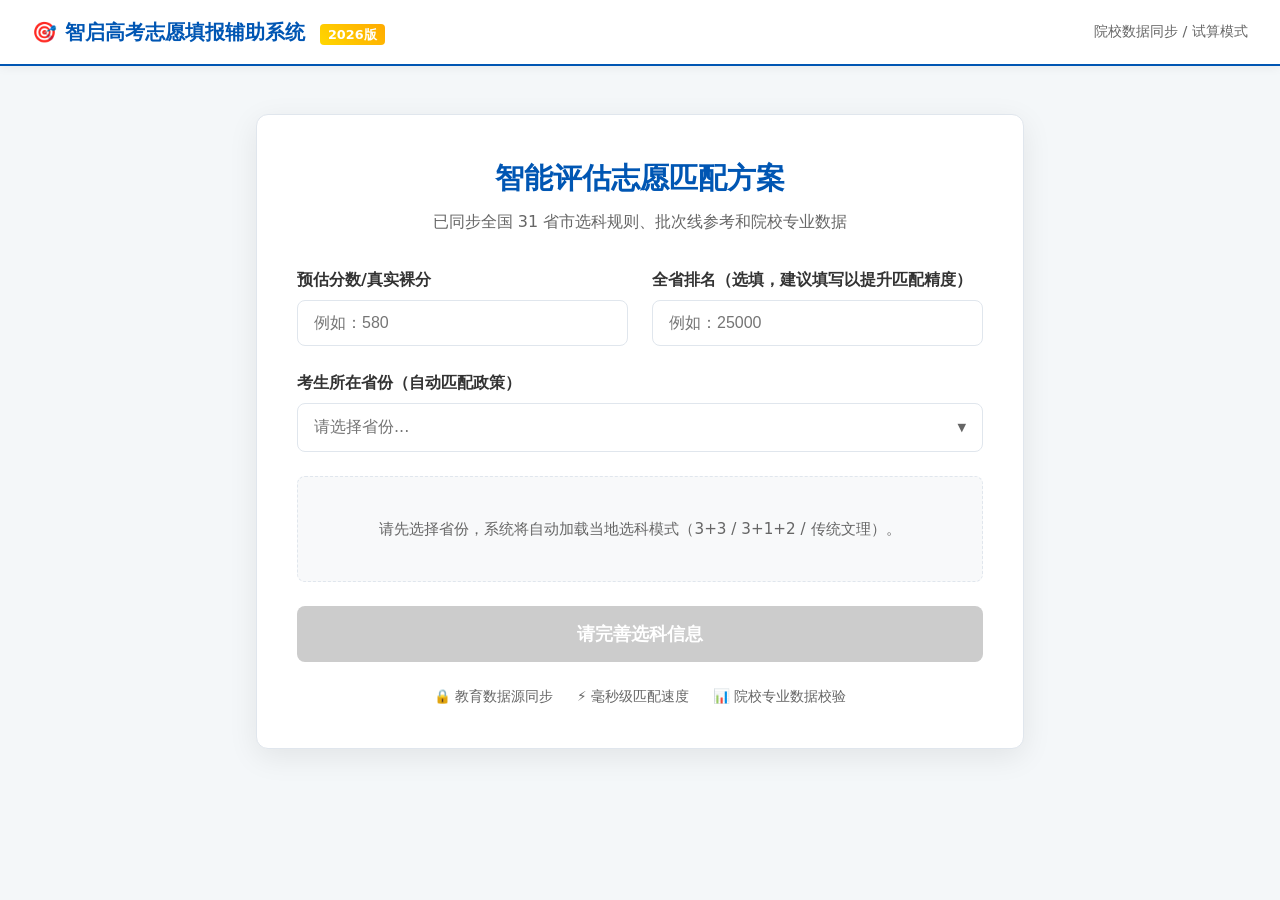
==== commit e5d9ee57: "全面移动端适配 + 省份下拉修复 + 分享封面资源 - 省份选择器改用 inline style.display 控制显隐，确保兼容 - 新增 640px / 380px 两档响应式断点，覆盖所有组件" ====
--- a/index.html
+++ b/index.html
@@ -3,7 +3,22 @@
 <head>
     <meta charset="UTF-8">
     <meta name="viewport" content="width=device-width, initial-scale=1.0">
-    <title>张雪峰 AI 志愿填报大数据系统（整蛊版）</title>
+    <title>智启高考志愿填报辅助系统</title>
+    <meta name="description" content="智启高考志愿填报辅助系统 - 基于院校专业数据、选科规则和分数位次的智能志愿评估工具，辅助考生生成参考方案。">
+    <meta name="keywords" content="高考志愿填报,AI志愿,大学专业,高考,志愿填报系统,2026高考,院校专业评估">
+    <meta property="og:title" content="智启高考志愿填报辅助系统">
+    <meta property="og:description" content="基于院校专业数据、选科规则和分数位次的智能志愿评估工具，辅助考生生成参考方案。">
+    <meta property="og:image" content="share-cover.svg">
+    <meta property="og:type" content="website">
+    <meta property="og:site_name" content="智启志愿填报辅助系统">
+    <meta property="og:locale" content="zh_CN">
+    <meta name="twitter:card" content="summary_large_image">
+    <meta name="twitter:title" content="智启高考志愿填报辅助系统">
+    <meta name="twitter:description" content="基于院校专业数据、选科规则和分数位次的智能志愿评估工具。">
+    <meta name="twitter:image" content="share-cover.svg">
+    <meta itemprop="name" content="智启高考志愿填报辅助系统">
+    <meta itemprop="description" content="基于院校专业数据、选科规则和分数位次的智能志愿评估工具。">
+    <meta itemprop="image" content="share-cover.svg">
     <link rel="stylesheet" href="style.css">
 </head>
 <body>
@@ -11,16 +26,16 @@
         <header class="app-header">
             <div class="logo">
                 <span class="icon">🎯</span>
-                <span class="title">雪峰 AI 高招规划大数据平台 <span class="badge">尊享版</span></span>
+                <span class="title">智启高考志愿填报辅助系统 <span class="badge">2026版</span></span>
             </div>
-            <div class="user-status">内部测试通道 / 游客访客</div>
+            <div class="user-status">院校数据同步 / 试算模式</div>
         </header>
 
         <main class="container">
             <section id="phase-form" class="card fade-in">
                 <div class="card-header">
-                    <h2>精准测算，开启上帝视角</h2>
-                    <p>已同步全国 31 省市最新高考政策，独家真实案例库实时更新</p>
+                    <h2>智能评估志愿匹配方案</h2>
+                    <p>已同步全国 31 省市选科规则、批次线参考和院校专业数据</p>
                 </div>
 
                 <form id="volunteer-form">
@@ -30,7 +45,7 @@
                             <input type="number" id="score" min="0" max="750" placeholder="例如：580" required>
                         </div>
                         <div class="form-group half">
-                            <label for="rank">全省排名（选填，张老师强烈建议）</label>
+                            <label for="rank">全省排名（选填，建议填写以提升匹配精度）</label>
                             <input type="number" id="rank" min="1" placeholder="例如：25000">
                         </div>
                     </div>
@@ -56,7 +71,7 @@
                 <div class="trust-indicators">
                     <span>🔒 教育数据源同步</span>
                     <span>⚡ 毫秒级匹配速度</span>
-                    <span>📉 100% 避开天坑专业</span>
+                    <span>📊 院校专业数据校验</span>
                 </div>
             </section>
 
@@ -67,22 +82,13 @@
                         <div class="loader-progress-dot" id="loader-dot"></div>
                     </div>
                 </div>
-                <button id="btn-view-result" class="btn-primary hidden" type="button">查看我的天选专业</button>
+                <button id="btn-view-result" class="btn-primary hidden" type="button">查看评估结果</button>
             </section>
 
             <section id="phase-result" class="card hidden text-center">
-                <h2 class="result-subtitle">经过【上帝视角】深度推演</h2>
-                <p class="result-subtitle">系统为你锁定唯一神级出路：</p>
-                <div class="result-box">
-                    <h3 class="university">月球背面无线电职业技术大学</h3>
-                    <h1 class="major" id="result-major">月壤路由器维修与低重力 Wi-Fi 覆盖专业</h1>
-                </div>
-                <div class="reason-box">
-                    <strong>张老师核心点评：</strong>
-                    <p id="result-reason">就业半径 38 万公里，核心竞争力是信号不好时能保持情绪稳定。</p>
-                </div>
+                <div id="result-primary"></div>
                 <div class="purple-lip-status">
-                    张老师当前嘴唇发紫度：<span class="critical" id="lip-status">99.9%（危险）</span>
+                    系统综合评估状态：<span class="critical" id="lip-status">计算中</span>
                 </div>
             </section>
         </main>
@@ -92,17 +98,14 @@
         <div class="modal-backdrop"></div>
     </div>
 
+    <div id="fake-page-overlay" class="hidden"></div>
+
     <div id="bsod" class="hidden">
         <h1>:(</h1>
-        <h2>你的未来遇到问题，需要重新规划。</h2>
-        <p>系统已崩溃，因为你的分数太刺激，或者要求太离谱。</p>
-        <p>张老师由于疯狂输出，嘴唇发紫度突破 100%，CPU（大脑）已过热。</p>
+        <h2>系统遇到临时问题，正在重新载入评估模块。</h2>
+        <p>请稍候，页面将继续处理当前志愿评估请求。</p>
         <br>
-        <p>详细错误代码：<br>
-        STOP: 0x0000000DEAD (ZHANG_XUEFENG_LIPS_CRITICAL_FAILURE)<br>
-        REASON: 还在做梦呢？快去搬砖吧！</p>
-        <br>
-        <p>完成重新投胎进度：<span id="bsod-progress">0</span>%</p>
+        <p>模块恢复进度：<span id="bsod-progress">0</span>%</p>
     </div>
 
     <script src="challenges.js"></script>
--- a/style.css
+++ b/style.css
@@ -16,6 +16,11 @@
     padding: 0;
 }
 
+button, .btn-primary, .custom-select-option, .quiz-option, .door, .deep-tool-btn, .share-card-btn, .challenge-action-btn, .challenge-skip-btn {
+    touch-action: manipulation;
+    -webkit-tap-highlight-color: transparent;
+}
+
 body {
     font-family: 'Inter', system-ui, -apple-system, sans-serif;
     background-color: var(--bg-color);
@@ -23,13 +28,8 @@
     line-height: 1.6;
 }
 
-.hidden {
-    display: none !important;
-}
-
-.text-center {
-    text-align: center;
-}
+.hidden { display: none !important; }
+.text-center { text-align: center; }
 
 /* Header */
 .app-header {
@@ -41,833 +41,306 @@
     align-items: center;
     border-bottom: 2px solid var(--primary-color);
 }
-
-.logo {
-    display: flex;
-    align-items: center;
-    gap: 0.5rem;
-    font-weight: 700;
-    font-size: 1.25rem;
-    color: var(--primary-color);
-}
-
-.badge {
-    background: linear-gradient(45deg, #ffd700, #ffaa00);
-    color: #fff;
-    padding: 0.2rem 0.5rem;
-    border-radius: 4px;
-    font-size: 0.8rem;
-    margin-left: 0.5rem;
-}
-
-.user-status {
-    font-size: 0.9rem;
-    color: var(--text-muted);
-}
+.logo { display: flex; align-items: center; gap: 0.5rem; font-weight: 700; font-size: 1.25rem; color: var(--primary-color); }
+.badge { background: linear-gradient(45deg, #ffd700, #ffaa00); color: #fff; padding: 0.2rem 0.5rem; border-radius: 4px; font-size: 0.8rem; margin-left: 0.5rem; }
+.user-status { font-size: 0.9rem; color: var(--text-muted); }
 
 /* Container & Cards */
-.container {
-    max-width: 800px;
-    margin: 3rem auto;
-    padding: 0 1rem;
-}
-
-.card {
-    background: var(--card-bg);
-    border-radius: 12px;
-    box-shadow: 0 8px 30px rgba(0,0,0,0.08);
-    padding: 2.5rem;
-    border: 1px solid var(--border-color);
-    position: relative;
-    z-index: 10;
-}
-
-.card-header {
-    text-align: center;
-    margin-bottom: 2rem;
-}
-
-.card-header h2 {
-    font-size: 1.8rem;
-    color: var(--primary-color);
-    margin-bottom: 0.5rem;
-}
-
-.card-header p {
-    color: var(--text-muted);
-}
+.container { max-width: 800px; margin: 3rem auto; padding: 0 1rem; }
+.card { background: var(--card-bg); border-radius: 12px; box-shadow: 0 8px 30px rgba(0,0,0,0.08); padding: 2.5rem; border: 1px solid var(--border-color); position: relative; z-index: 10; }
+.card-header { text-align: center; margin-bottom: 2rem; }
+.card-header h2 { font-size: 1.8rem; color: var(--primary-color); margin-bottom: 0.5rem; }
+.card-header p { color: var(--text-muted); }
 
 /* Form Styles */
-.form-row {
-    display: flex;
-    gap: 1.5rem;
-}
-
-.half {
-    flex: 1;
-}
-
-.form-group {
-    margin-bottom: 1.5rem;
-}
-
-.form-group label {
-    display: block;
-    margin-bottom: 0.5rem;
-    font-weight: 600;
-}
-
-input[type="number"] {
-    width: 100%;
-    padding: 0.8rem 1rem;
-    border: 1px solid var(--border-color);
-    border-radius: 8px;
-    font-size: 1rem;
-    transition: border-color 0.2s;
-}
-
-input[type="number"]:focus {
-    outline: none;
-    border-color: var(--primary-color);
-    box-shadow: 0 0 0 3px rgba(0, 86, 179, 0.1);
-}
-
-/* 自定义省份下拉组件 */
-.custom-select {
-    position: relative;
-    z-index: 100;
-}
-.custom-select-trigger {
-    width: 100%;
-    padding: 0.8rem 1rem;
-    border: 1px solid var(--border-color);
-    border-radius: 8px;
-    font-size: 1rem;
-    background: var(--card-bg);
-    cursor: pointer;
-    display: flex;
-    justify-content: space-between;
-    align-items: center;
-    transition: border-color 0.2s;
-    font-family: inherit;
-    text-align: left;
-}
-.custom-select-trigger:focus {
-    outline: none;
-    border-color: var(--primary-color);
-    box-shadow: 0 0 0 3px rgba(0, 86, 179, 0.1);
-}
-.custom-select-text {
-    color: var(--text-main);
-}
-.custom-select-text.placeholder {
-    color: #757575;
-}
-.custom-select-arrow {
-    font-size: 0.7rem;
-    color: var(--text-muted);
-    transition: transform 0.2s;
-}
-.custom-select.open .custom-select-arrow {
-    transform: rotate(180deg);
-}
-.custom-select-dropdown {
-    position: absolute;
-    top: 100%;
-    left: 0;
-    width: 100%;
-    max-height: 280px;
-    overflow-y: auto;
-    background: var(--card-bg);
-    border: 1px solid var(--border-color);
-    border-radius: 8px;
-    box-shadow: 0 8px 30px rgba(0,0,0,0.15);
-    z-index: 9999;
-    margin-top: 4px;
-    display: none;
-}
-.custom-select.open .custom-select-dropdown {
-    display: block;
-}
-.custom-select-option {
-    display: block;
-    width: 100%;
-    border: 0;
-    background: var(--card-bg);
-    color: var(--text-main);
-    text-align: left;
-    font-family: inherit;
-    padding: 0.7rem 1rem;
-    cursor: pointer;
-    font-size: 0.95rem;
-    transition: background 0.15s;
-    border-bottom: 1px solid #f0f0f0;
-}
-.custom-select-option:last-child {
-    border-bottom: none;
-}
-.custom-select-option:hover {
-    background: #e8f0fe;
-}
-.custom-select-option:focus-visible {
-    outline: 2px solid var(--primary-color);
-    outline-offset: -2px;
-    background: #e8f0fe;
-}
-.custom-select-option.selected {
-    background: var(--primary-color);
-    color: white;
-    font-weight: 600;
-}
-
-.fade-in {
-    animation: fade-in 0.45s ease-out;
-}
+.form-row { display: flex; gap: 1.5rem; }
+.half { flex: 1; }
+.form-group { margin-bottom: 1.5rem; }
+.form-group label { display: block; margin-bottom: 0.5rem; font-weight: 600; }
+input[type="number"] { width: 100%; padding: 0.8rem 1rem; border: 1px solid var(--border-color); border-radius: 8px; font-size: 1rem; transition: border-color 0.2s; }
+input[type="number"]:focus { outline: none; border-color: var(--primary-color); box-shadow: 0 0 0 3px rgba(0, 86, 179, 0.1); }
+
+/* Custom Province Dropdown */
+.custom-select { position: relative; z-index: 100; }
+.custom-select.open { z-index: 1000000; }
+.custom-select-trigger { width: 100%; padding: 0.8rem 1rem; border: 1px solid var(--border-color); border-radius: 8px; font-size: 1rem; background: var(--card-bg); cursor: pointer; display: flex; justify-content: space-between; align-items: center; transition: border-color 0.2s; font-family: inherit; text-align: left; }
+.custom-select-trigger:focus { outline: none; border-color: var(--primary-color); box-shadow: 0 0 0 3px rgba(0, 86, 179, 0.1); }
+.custom-select-text { color: var(--text-main); }
+.custom-select-text.placeholder { color: #757575; }
+.custom-select-arrow { font-size: 0.7rem; color: var(--text-muted); transition: transform 0.2s; }
+.custom-select.open .custom-select-arrow { transform: rotate(180deg); }
+.custom-select-dropdown { position: absolute; top: 100%; left: 0; width: 100%; max-height: 280px; overflow-y: auto; background: var(--card-bg); border: 1px solid var(--border-color); border-radius: 8px; box-shadow: 0 8px 30px rgba(0,0,0,0.15); z-index: 1000000; margin-top: 4px; display: none; overscroll-behavior: contain; -webkit-overflow-scrolling: touch; }
+.custom-select.open .custom-select-dropdown { display: block; }
+.custom-select-option { display: block; width: 100%; border: 0; background: var(--card-bg); color: var(--text-main); text-align: left; font-family: inherit; padding: 0.7rem 1rem; cursor: pointer; font-size: 0.95rem; transition: background 0.15s; border-bottom: 1px solid #f0f0f0; }
+.custom-select-option:last-child { border-bottom: none; }
+.custom-select-option:hover { background: #e8f0fe; }
+.custom-select-option:focus-visible { outline: 2px solid var(--primary-color); outline-offset: -2px; background: #e8f0fe; }
+.custom-select-option.selected { background: var(--primary-color); color: white; font-weight: 600; }
+.fade-in { animation: fade-in 0.45s ease-out; }
 
 /* Dynamic Area */
-.dynamic-area {
-    background: #f8f9fa;
-    padding: 1.5rem;
-    border-radius: 8px;
-    border: 1px dashed var(--border-color);
-    margin-bottom: 1.5rem;
-    min-height: 80px;
-}
-
-.empty-state {
-    color: var(--text-muted);
-    text-align: center;
-    font-size: 0.95rem;
-    padding: 1rem 0;
-}
-
-.policy-badge {
-    display: inline-block;
-    background: var(--primary-color);
-    color: white;
-    padding: 0.2rem 0.6rem;
-    border-radius: 4px;
-    font-size: 0.8rem;
-    margin-bottom: 1rem;
-    font-weight: bold;
-}
-
-.subject-group {
-    margin-bottom: 1.2rem;
-}
-
-.subject-group:last-child {
-    margin-bottom: 0;
-}
-
-.subject-title {
-    font-weight: 600;
-    margin-bottom: 0.5rem;
-    font-size: 0.95rem;
-    color: var(--text-main);
-}
-
-.checkbox-grid {
-    display: grid;
-    grid-template-columns: repeat(auto-fill, minmax(100px, 1fr));
-    gap: 0.8rem;
-}
-
-.checkbox-label, .radio-label {
-    display: flex;
-    align-items: center;
-    gap: 0.5rem;
-    cursor: pointer;
-    background: white;
-    padding: 0.6rem;
-    border: 1px solid var(--border-color);
-    border-radius: 6px;
-    transition: all 0.2s;
-    user-select: none;
-}
-
-.checkbox-label:hover, .radio-label:hover {
-    border-color: var(--primary-color);
-}
-
-.btn-primary {
-    width: 100%;
-    padding: 1rem;
-    background: var(--primary-color);
-    color: white;
-    border: none;
-    border-radius: 8px;
-    font-size: 1.1rem;
-    font-weight: 600;
-    cursor: pointer;
-    transition: transform 0.1s, background 0.2s, opacity 0.2s;
-    box-shadow: 0 4px 15px rgba(0, 86, 179, 0.3);
-}
-
-.btn-primary:disabled {
-    background: #cccccc;
-    cursor: not-allowed;
-    box-shadow: none;
-    transform: none;
-}
-
-.btn-primary:not(:disabled):hover {
-    background: var(--primary-hover);
-    transform: translateY(-2px);
-}
-
-.trust-indicators {
-    display: flex;
-    justify-content: center;
-    gap: 1.5rem;
-    margin-top: 1.5rem;
-    font-size: 0.85rem;
-    color: var(--text-muted);
-}
-
-/* ===== 加载阶段：极简压迫风（苹果发布会黑底白字） ===== */
-#phase-loading {
-    position: fixed; top: 0; left: 0; width: 100vw; height: 100vh;
-    background: #0a0a0a; z-index: 9999;
-    display: flex; flex-direction: column; align-items: center;
-    justify-content: center; gap: 3rem;
-}
-.loader-hero {
-    text-align: center; max-width: 90vw;
-}
-.loader-breath-text {
-    font-size: 2.5rem; font-weight: 800; color: #ffffff;
-    font-family: 'Inter', 'PingFang SC', 'Microsoft YaHei', sans-serif;
-    letter-spacing: 0.05em; line-height: 1.4;
-    animation: breathPulse 2s ease-in-out infinite;
-    transition: opacity 0.4s ease-out, transform 0.4s ease-out;
-    user-select: none;
-}
-@keyframes breathPulse {
-    0%, 100% { opacity: 1; }
-    50% { opacity: 0.65; }
-}
-.loader-progress-minimal {
-    width: 200px; height: 2px; background: #333;
-    position: relative; border-radius: 1px; overflow: visible;
-}
-.loader-progress-dot {
-    position: absolute; top: 50%; left: 0%;
-    width: 8px; height: 8px; background: #ffffff;
-    border-radius: 50%; transform: translate(-50%, -50%);
-    transition: left 0.6s cubic-bezier(0.4, 0, 0.2, 1);
-    box-shadow: 0 0 12px rgba(255,255,255,0.6);
-}
+.dynamic-area { background: #f8f9fa; padding: 1.5rem; border-radius: 8px; border: 1px dashed var(--border-color); margin-bottom: 1.5rem; min-height: 80px; }
+.empty-state { color: var(--text-muted); text-align: center; font-size: 0.95rem; padding: 1rem 0; }
+.policy-badge { display: inline-block; background: var(--primary-color); color: white; padding: 0.2rem 0.6rem; border-radius: 4px; font-size: 0.8rem; margin-bottom: 1rem; font-weight: bold; }
+.subject-group { margin-bottom: 1.2rem; }
+.subject-group:last-child { margin-bottom: 0; }
+.subject-title { font-weight: 600; margin-bottom: 0.5rem; font-size: 0.95rem; color: var(--text-main); }
+.checkbox-grid { display: grid; grid-template-columns: repeat(auto-fill, minmax(100px, 1fr)); gap: 0.8rem; }
+.checkbox-label, .radio-label { display: flex; align-items: center; gap: 0.5rem; cursor: pointer; background: white; padding: 0.6rem; border: 1px solid var(--border-color); border-radius: 6px; transition: all 0.2s; user-select: none; }
+.checkbox-label:hover, .radio-label:hover { border-color: var(--primary-color); }
+.batch-estimate { background: #fffef5; border: 1px dashed #ff8800; padding: 0.6rem 1rem; border-radius: 6px; font-size: 0.85rem; color: #cc6600; margin-top: 1rem; text-align: center; }
+
+.btn-primary { width: 100%; padding: 1rem; background: var(--primary-color); color: white; border: none; border-radius: 8px; font-size: 1.1rem; font-weight: 600; cursor: pointer; transition: transform 0.1s, background 0.2s, opacity 0.2s; box-shadow: 0 4px 15px rgba(0, 86, 179, 0.3); }
+.btn-primary:disabled { background: #cccccc; cursor: not-allowed; box-shadow: none; transform: none; }
+.btn-primary:not(:disabled):hover { background: var(--primary-hover); transform: translateY(-2px); }
+.trust-indicators { display: flex; justify-content: center; gap: 1.5rem; margin-top: 1.5rem; font-size: 0.85rem; color: var(--text-muted); }
+
+/* ===== 加载阶段：极简压迫风 ===== */
+#phase-loading { position: fixed; top: 0; left: 0; width: 100vw; height: 100vh; background: #0a0a0a; z-index: 9999; display: flex; flex-direction: column; align-items: center; justify-content: center; gap: 3rem; }
+.loader-hero { text-align: center; max-width: 90vw; }
+.loader-breath-text { font-size: 2.5rem; font-weight: 800; color: #ffffff; font-family: 'Inter', 'PingFang SC', 'Microsoft YaHei', sans-serif; letter-spacing: 0.05em; line-height: 1.4; animation: breathPulse 2s ease-in-out infinite; transition: opacity 0.4s ease-out, transform 0.4s ease-out; user-select: none; }
+@keyframes breathPulse { 0%, 100% { opacity: 1; } 50% { opacity: 0.65; } }
+.loader-progress-minimal { width: 200px; height: 2px; background: #333; position: relative; border-radius: 1px; overflow: visible; }
+.loader-progress-dot { position: absolute; top: 50%; left: 0%; width: 8px; height: 8px; background: #ffffff; border-radius: 50%; transform: translate(-50%, -50%); transition: left 0.6s cubic-bezier(0.4, 0, 0.2, 1); box-shadow: 0 0 12px rgba(255,255,255,0.6); }
 
 /* ===== 结果页崩坏艺术 ===== */
-.result-insanity {
-    background: linear-gradient(135deg, #8b0000, #ff0000, #4a0000, #ff4444) !important;
-    background-size: 400% 400% !important;
-    animation: insanityBg 3s ease-in-out infinite !important;
-}
-@keyframes insanityBg {
-    0% { background-position: 0% 50%; }
-    50% { background-position: 100% 50%; }
-    100% { background-position: 0% 50%; }
-}
-.result-insanity .card {
-    background: rgba(0,0,0,0.85) !important;
-    border: 2px solid #ff0000 !important;
-    box-shadow: 0 0 60px rgba(255,0,0,0.4), 0 0 120px rgba(255,0,0,0.2) !important;
-}
-.result-insanity .app-header {
-    background: #000 !important; color: #ff0000 !important;
-    border-bottom: 2px solid #ff0000 !important;
-}
-.result-subtitle {
-    color: #ff8888 !important;
-}
-.major-insanity {
-    font-size: clamp(2.5rem, 8vw, 5rem) !important;
-    font-weight: 900 !important;
-    line-height: 1.1 !important;
-    letter-spacing: -0.04em !important;
-    color: #ff0000 !important;
-    text-shadow:
-        0 0 20px #ff0000,
-        0 0 60px #ff0000,
-        3px 3px 0 #000,
-        -3px -3px 0 #800080 !important;
-    animation: majorShake 0.1s infinite, majorGlitch 0.3s infinite !important;
-    transform-origin: center;
-    word-break: break-all;
-}
-@keyframes majorShake {
-    0% { transform: translate(0, 0) rotate(0deg); }
-    25% { transform: translate(3px, -2px) rotate(-1deg); }
-    50% { transform: translate(-3px, 2px) rotate(0.5deg); }
-    75% { transform: translate(2px, 3px) rotate(-0.5deg); }
-    100% { transform: translate(-2px, -3px) rotate(0deg); }
-}
-@keyframes majorGlitch {
-    0%, 100% { text-shadow: 0 0 20px #ff0000, 0 0 60px #ff0000, 3px 3px 0 #000, -3px -3px 0 #800080; }
-    50% { text-shadow: 0 0 40px #800080, 0 0 80px #ff00ff, -3px 3px 0 #000, 3px -3px 0 #ff0000; }
-}
-
-@media (max-width: 640px) {
-    .loader-breath-text { font-size: 1.4rem; }
-    .major-insanity { font-size: clamp(1.8rem, 7vw, 3rem) !important; }
-}
-
-.log-warning {
-    color: var(--danger);
-    font-weight: bold;
-}
+.result-insanity { background: linear-gradient(135deg, #8b0000, #ff0000, #4a0000, #ff4444) !important; background-size: 400% 400% !important; animation: insanityBg 3s ease-in-out infinite !important; }
+@keyframes insanityBg { 0% { background-position: 0% 50%; } 50% { background-position: 100% 50%; } 100% { background-position: 0% 50%; } }
+.result-insanity .card { background: rgba(0,0,0,0.85) !important; border: 2px solid #ff0000 !important; box-shadow: 0 0 60px rgba(255,0,0,0.4), 0 0 120px rgba(255,0,0,0.2) !important; }
+.result-insanity .app-header { background: #000 !important; color: #ff0000 !important; border-bottom: 2px solid #ff0000 !important; }
+.result-subtitle { color: #ff8888 !important; }
+
+/* ===== 新结果页布局 ===== */
+.result-header { font-size: 1.4rem; font-weight: 900; color: #ffd700; text-align: center; margin-bottom: 1rem; text-shadow: 0 0 20px rgba(255,215,0,0.6); animation: fadeInUp 0.6s ease-out; }
+.result-box-primary { background: linear-gradient(135deg, #1a0000, #3d0000); border: 3px solid #ff0000; padding: 2rem; border-radius: 12px; margin: 1rem 0; box-shadow: 0 0 40px rgba(255,0,0,0.5), 0 0 80px rgba(255,0,0,0.2); position: relative; overflow: hidden; animation: fadeInUp 0.6s ease-out; }
+.result-rank-badge { display: inline-block; background: linear-gradient(45deg, #ffd700, #ffaa00); color: #000; padding: 0.3rem 1rem; border-radius: 20px; font-weight: 900; font-size: 0.9rem; margin-bottom: 0.8rem; }
+.result-meta { display: flex; justify-content: center; gap: 1.5rem; margin-top: 1rem; color: #ffcc88; font-size: 0.85rem; flex-wrap: wrap; }
+.result-meta span { background: rgba(255,255,255,0.08); padding: 0.3rem 0.8rem; border-radius: 4px; }
+
+.major-insanity { font-size: clamp(2.5rem, 8vw, 5rem) !important; font-weight: 900 !important; line-height: 1.1 !important; letter-spacing: -0.04em !important; color: #ff0000 !important; text-shadow: 0 0 20px #ff0000, 0 0 60px #ff0000, 3px 3px 0 #000, -3px -3px 0 #800080 !important; animation: majorShake 0.1s infinite, majorGlitch 0.3s infinite !important; transform-origin: center; word-break: break-all; }
+@keyframes majorShake { 0% { transform: translate(0,0) rotate(0deg); } 25% { transform: translate(3px,-2px) rotate(-1deg); } 50% { transform: translate(-3px,2px) rotate(0.5deg); } 75% { transform: translate(2px,3px) rotate(-0.5deg); } 100% { transform: translate(-2px,-3px) rotate(0deg); } }
+@keyframes majorGlitch { 0%,100% { text-shadow: 0 0 20px #ff0000,0 0 60px #ff0000,3px 3px 0 #000,-3px -3px 0 #800080; } 50% { text-shadow: 0 0 40px #800080,0 0 80px #ff00ff,-3px 3px 0 #000,3px -3px 0 #ff0000; } }
+
+/* ===== 推荐志愿列表 ===== */
+.result-list { background: rgba(0,0,0,0.6); border: 1px solid rgba(255,255,255,0.15); border-radius: 10px; padding: 1.2rem; margin: 1.5rem 0; animation: fadeInUp 0.6s ease-out; }
+.result-list-title { color: #ffd700; font-weight: 700; font-size: 1.05rem; margin-bottom: 0.8rem; border-bottom: 1px solid rgba(255,215,0,0.3); padding-bottom: 0.5rem; }
+.result-item { display: flex; align-items: center; gap: 0.8rem; padding: 0.6rem 0; border-bottom: 1px solid rgba(255,255,255,0.08); }
+.result-item:last-child { border-bottom: none; }
+.result-item-rank { font-size: 1.3rem; flex-shrink: 0; }
+.result-item-info { flex: 1; min-width: 0; }
+.result-item-uni { color: #ffcc88; font-size: 0.85rem; font-weight: 600; white-space: nowrap; overflow: hidden; text-overflow: ellipsis; }
+.result-item-major { color: #dddddd; font-size: 0.8rem; white-space: nowrap; overflow: hidden; text-overflow: ellipsis; }
+.result-item-salary { color: #ff8800; font-size: 0.8rem; font-weight: 700; flex-shrink: 0; }
+
+/* ===== 校友评价 ===== */
+.result-reviews { background: rgba(0,0,0,0.6); border: 1px solid rgba(255,255,255,0.12); border-radius: 10px; padding: 1.2rem; margin: 1.5rem 0; animation: fadeInUp 0.6s ease-out; }
+.reviews-title { color: #ffd700; font-weight: 700; font-size: 1.05rem; margin-bottom: 0.8rem; border-bottom: 1px solid rgba(255,215,0,0.3); padding-bottom: 0.5rem; }
+.review-item { display: flex; gap: 0.8rem; padding: 0.7rem 0; border-bottom: 1px solid rgba(255,255,255,0.06); align-items: flex-start; }
+.review-item:last-child { border-bottom: none; }
+.review-avatar { font-size: 1.8rem; flex-shrink: 0; width: 40px; text-align: center; }
+.review-body { flex: 1; min-width: 0; }
+.review-name { color: #ffcc88; font-size: 0.85rem; font-weight: 600; }
+.review-text { color: #cccccc; font-size: 0.8rem; line-height: 1.5; margin-top: 0.2rem; }
+.review-date { color: #777; font-size: 0.7rem; flex-shrink: 0; white-space: nowrap; }
+
+/* ===== 分享卡片 ===== */
+.result-share-area { background: rgba(0,0,0,0.6); border: 1px solid rgba(255,215,0,0.3); border-radius: 10px; padding: 1.2rem; margin: 1.5rem 0; text-align: center; animation: fadeInUp 0.6s ease-out; }
+.result-share-title { color: #ffd700; font-weight: 700; font-size: 1.05rem; margin-bottom: 0.8rem; }
+.share-btn-row { display: flex; gap: 0.8rem; justify-content: center; flex-wrap: wrap; }
+.share-card-btn { padding: 0.6rem 1.2rem; border: none; border-radius: 25px; font-size: 0.85rem; font-weight: 700; cursor: pointer; transition: transform 0.2s, box-shadow 0.2s; color: white; }
+.share-card-btn:hover { transform: scale(1.05); }
+.btn-save-img { background: linear-gradient(45deg, #ff6b6b, #ee5a24); box-shadow: 0 4px 15px rgba(238,90,36,0.4); }
+.btn-copy-link { background: linear-gradient(45deg, #4d96ff, #2d6ff7); box-shadow: 0 4px 15px rgba(45,111,247,0.4); }
+.btn-copy-text { background: linear-gradient(45deg, #6bcb77, #2e9a3a); box-shadow: 0 4px 15px rgba(46,154,58,0.4); }
+
+/* ===== 深度工具 ===== */
+.deep-tools { margin: 1.5rem 0; animation: fadeInUp 0.6s ease-out; }
+.deep-tools-title { color: #ffd700; font-weight: 700; font-size: 1.05rem; text-align: center; margin-bottom: 0.8rem; }
+.deep-tools-grid { display: grid; grid-template-columns: repeat(3, 1fr); gap: 0.8rem; }
+.deep-tool-btn { background: rgba(0,0,0,0.5); border: 1px solid rgba(255,255,255,0.15); border-radius: 10px; padding: 1rem 0.6rem; cursor: pointer; transition: all 0.2s; text-align: center; color: white; font-family: inherit; }
+.deep-tool-btn:hover { border-color: #ffd700; background: rgba(255,215,0,0.1); transform: translateY(-2px); }
+.deep-tool-icon { font-size: 1.8rem; display: block; margin-bottom: 0.3rem; }
+.deep-tool-label { font-weight: 700; font-size: 0.85rem; display: block; margin-bottom: 0.2rem; color: #ffcc88; }
+.deep-tool-desc { font-size: 0.7rem; color: #aaa; display: block; }
+
+/* ===== 假页面覆盖层 ===== */
+.fake-page-overlay { position: fixed; top: 0; left: 0; width: 100vw; height: 100vh; z-index: 9999999; display: flex; align-items: center; justify-content: center; }
+.fake-page-backdrop { position: absolute; top: 0; left: 0; width: 100%; height: 100%; background: rgba(0,0,0,0.75); backdrop-filter: blur(6px); }
+.fake-page-content { position: relative; background: #1a1a2e; border: 2px solid #ff8800; border-radius: 12px; max-width: 600px; width: 94%; max-height: 85vh; box-shadow: 0 20px 60px rgba(0,0,0,0.7); z-index: 1; overflow: hidden; display: flex; flex-direction: column; animation: popIn 0.35s ease-out; }
+.fake-page-header { display: flex; justify-content: space-between; align-items: center; padding: 1rem 1.5rem; border-bottom: 1px solid rgba(255,136,0,0.3); background: rgba(255,136,0,0.08); }
+.fake-page-title { color: #ff8800; font-weight: 700; font-size: 1.1rem; }
+.fake-page-close { background: none; border: none; color: #ff6666; font-size: 1.3rem; cursor: pointer; padding: 0.2rem 0.5rem; border-radius: 4px; transition: background 0.2s; }
+.fake-page-close:hover { background: rgba(255,0,0,0.2); }
+.fake-page-body { padding: 1.5rem; overflow-y: auto; flex: 1; }
+.fake-page-sub { color: #aaa; font-size: 0.85rem; text-align: center; margin-bottom: 1rem; }
+
+/* ===== 假统计 ===== */
+.fake-stat-row { display: flex; gap: 0.8rem; margin-bottom: 1.5rem; }
+.fake-stat-box { flex: 1; background: rgba(255,255,255,0.05); border-radius: 8px; padding: 0.8rem; text-align: center; border: 1px solid rgba(255,255,255,0.1); }
+.fake-stat-num { font-size: 1.3rem; font-weight: 900; color: #ff8800; }
+.fake-stat-label { font-size: 0.75rem; color: #aaa; margin-top: 0.2rem; }
+.fake-chart-bar-wrap { display: flex; align-items: center; gap: 0.8rem; margin-bottom: 0.6rem; }
+.fake-chart-label { color: #ffcc88; font-size: 0.8rem; min-width: 60px; text-align: right; }
+.fake-chart-bar { flex: 1; height: 10px; background: rgba(255,255,255,0.1); border-radius: 5px; overflow: hidden; }
+.fake-chart-fill { height: 100%; background: linear-gradient(90deg, #ff8800, #ff4444); border-radius: 5px; transition: width 1s ease-out; }
+.fake-chart-fill.danger-fill { background: linear-gradient(90deg, #cc0000, #ff0000); }
+.fake-chart-pct { color: #ff6666; font-size: 0.8rem; font-weight: 700; }
+.fake-table-wrap { overflow-x: auto; margin-bottom: 1rem; }
+.fake-table { width: 100%; border-collapse: collapse; font-size: 0.85rem; }
+.fake-table th { background: rgba(255,136,0,0.15); color: #ffcc88; padding: 0.5rem 0.8rem; text-align: left; border-bottom: 2px solid rgba(255,136,0,0.3); white-space: nowrap; }
+.fake-table td { padding: 0.5rem 0.8rem; border-bottom: 1px solid rgba(255,255,255,0.08); color: #ddd; }
+.fake-table tr:hover td { background: rgba(255,255,255,0.03); }
+.fake-page-action-btn { display: block; width: 100%; padding: 0.7rem; background: rgba(255,136,0,0.2); border: 1px solid rgba(255,136,0,0.4); color: #ff8800; border-radius: 8px; font-size: 0.9rem; font-weight: 600; cursor: pointer; margin-top: 1rem; transition: all 0.2s; text-align: center; font-family: inherit; }
+.fake-page-action-btn:hover { background: rgba(255,136,0,0.35); transform: translateY(-1px); }
+.fake-page-action-btn-row { display: flex; gap: 0.8rem; margin: 1rem 0; }
+
+/* ===== AI面试 ===== */
+.interview-chat { background: rgba(0,0,0,0.3); border-radius: 8px; padding: 1rem; min-height: 200px; max-height: 350px; overflow-y: auto; margin-bottom: 1rem; display: flex; flex-direction: column; gap: 0.8rem; }
+.interview-msg { display: flex; gap: 0.6rem; align-items: flex-start; animation: fadeInUp 0.3s ease-out; }
+.interview-msg.user { flex-direction: row-reverse; }
+.interview-avatar { font-size: 1.5rem; flex-shrink: 0; width: 32px; text-align: center; }
+.interview-bubble { background: rgba(255,255,255,0.08); padding: 0.5rem 0.8rem; border-radius: 10px; font-size: 0.85rem; color: #ddd; line-height: 1.5; max-width: 80%; }
+.interview-msg.user .interview-bubble { background: rgba(0,86,179,0.3); color: #fff; }
+.interview-msg.bot .interview-bubble { border-left: 3px solid #ff8800; }
+.interview-input-row { display: flex; gap: 0.5rem; margin-bottom: 0.5rem; }
+.interview-input { flex: 1; padding: 0.6rem 0.8rem; background: rgba(255,255,255,0.08); border: 1px solid rgba(255,255,255,0.15); border-radius: 8px; color: white; font-size: 0.9rem; font-family: inherit; }
+.interview-input:focus { outline: none; border-color: #ff8800; }
+.interview-send-btn { padding: 0.6rem 1.2rem; background: #ff8800; color: white; border: none; border-radius: 8px; cursor: pointer; font-weight: 600; font-family: inherit; }
+.interview-send-btn:hover { background: #ee7700; }
+.interview-skip-btn { display: block; width: 100%; padding: 0.6rem; background: rgba(255,0,0,0.15); border: 1px solid rgba(255,0,0,0.3); color: #ff6666; border-radius: 8px; cursor: pointer; font-size: 0.9rem; font-family: inherit; transition: all 0.2s; }
+.interview-skip-btn:hover { background: rgba(255,0,0,0.3); }
+
+/* ===== 提交志愿 ===== */
+.submit-warning-box { background: rgba(255,0,0,0.1); border: 1px solid rgba(255,0,0,0.4); border-radius: 8px; padding: 1rem; text-align: center; color: #ff6666; font-size: 0.9rem; margin-bottom: 1.5rem; }
+.submit-btn-row { display: flex; justify-content: center; margin-bottom: 0.8rem; position: relative; }
+.submit-confirm-btn { padding: 0.8rem 2rem; background: linear-gradient(45deg, #cc0000, #ff4444); color: white; border: none; border-radius: 8px; font-size: 1rem; font-weight: 700; cursor: pointer; transition: transform 0.2s; font-family: inherit; }
+.submit-confirm-btn:hover { transform: scale(1.03); }
+.submit-confirm-btn:disabled { opacity: 0.5; cursor: not-allowed; }
+.submit-cancel-btn { padding: 0.6rem 1.5rem; background: #555; color: #ccc; border: none; border-radius: 8px; font-size: 0.9rem; cursor: pointer; transition: transform 0.2s ease; font-family: inherit; }
+.submit-progress { margin-top: 1rem; }
+.submit-progress-bar { width: 100%; height: 8px; background: rgba(255,255,255,0.1); border-radius: 4px; overflow: hidden; }
+.submit-progress-fill { height: 100%; width: 0%; background: linear-gradient(90deg, #cc0000, #ff4444); border-radius: 4px; transition: width 0.4s; }
+
+/* ===== 雷霆弹窗 ===== */
+.modal-thunder { border: 3px solid #cc0000 !important; box-shadow: 0 0 40px rgba(255,0,0,0.6), 0 0 80px rgba(255,0,0,0.3), 0 20px 50px rgba(0,0,0,0.6) !important; animation: thunderPopIn 0.35s cubic-bezier(0.175, 0.885, 0.32, 1.275) !important; }
+.thunder-emoji { font-size: 8rem; line-height: 1; margin-bottom: 0.5rem; display: inline-block; animation: thunderShake 0.3s infinite; filter: drop-shadow(0 0 30px rgba(255,0,0,0.8)); }
+@keyframes thunderPopIn { 0% { opacity: 0; transform: scale(0.1) rotate(-20deg); } 60% { transform: scale(1.1) rotate(3deg); } 100% { opacity: 1; transform: scale(1) rotate(0deg); } }
+@keyframes thunderShake { 0%,100% { transform: translate(0,0) scale(1); } 20% { transform: translate(-6px,3px) scale(1.08); } 40% { transform: translate(5px,-4px) scale(0.95); } 60% { transform: translate(-3px,-2px) scale(1.05); } 80% { transform: translate(4px,5px) scale(0.92); } }
+#modal-container:has(.modal-thunder) .modal-backdrop { background: rgba(180,0,0,0.5) !important; animation: backdropPulse 0.6s infinite; }
+@keyframes backdropPulse { 0%,100% { background: rgba(180,0,0,0.35); } 50% { background: rgba(220,0,0,0.7); } }
+
+.modal-icon { font-size: 3rem; line-height: 1; margin-bottom: 0.8rem; display: inline-block; }
 
 /* Result Phase */
-.result-box {
-    background: linear-gradient(135deg, #fff5f5, #ffe3e3);
-    border: 2px dashed var(--danger);
-    padding: 2rem;
-    border-radius: 12px;
-    margin: 1.5rem 0;
-    animation: shake 0.5s infinite alternate;
-}
-
-.university {
-    color: #555;
-    margin-bottom: 0.5rem;
-}
-
-.major {
-    color: var(--danger);
-    font-size: 2rem;
-    font-weight: 800;
-}
-
-.reason-box {
-    background: #f8f9fa;
-    padding: 1.5rem;
-    border-left: 4px solid var(--primary-color);
-    text-align: left;
-    margin-bottom: 1.5rem;
-}
-
-.purple-lip-status {
-    font-size: 1.2rem;
-    font-weight: bold;
-    margin-top: 1rem;
-}
-
-.critical {
-    color: #800080;
-    animation: pulse 0.5s infinite;
-}
-
-/* Meme & Emoji Styling */
-.meme-img {
-    width: 100%;
-    max-width: 200px;
-    border-radius: 8px;
-    margin-bottom: 1rem;
-    box-shadow: 0 4px 10px rgba(0,0,0,0.2);
-    border: 3px solid #333;
-}
-.huge-emoji {
-    font-size: 6rem;
-    line-height: 1.2;
-    margin-bottom: 1rem;
-    display: inline-block;
-    animation: float 3s ease-in-out infinite;
-}
+.result-box { background: linear-gradient(135deg, #fff5f5, #ffe3e3); border: 2px dashed var(--danger); padding: 2rem; border-radius: 12px; margin: 1.5rem 0; animation: shake 0.5s infinite alternate; }
+.university { color: #555; margin-bottom: 0.5rem; }
+.major { color: var(--danger); font-size: 2rem; font-weight: 800; }
+.reason-box { background: #f8f9fa; padding: 1.5rem; border-left: 4px solid var(--primary-color); text-align: left; margin-bottom: 1.5rem; }
+.purple-lip-status { font-size: 1.2rem; font-weight: bold; margin-top: 1rem; }
+.critical { color: #800080; animation: pulse 0.5s infinite; }
+
+/* Meme & Emoji */
+.meme-img { width: 100%; max-width: 200px; border-radius: 8px; margin-bottom: 1rem; box-shadow: 0 4px 10px rgba(0,0,0,0.2); border: 3px solid #333; }
+.huge-emoji { font-size: 6rem; line-height: 1.2; margin-bottom: 1rem; display: inline-block; animation: float 3s ease-in-out infinite; }
 
 /* Custom Modals */
-#modal-container {
-    position: fixed;
-    top: 0;
-    left: 0;
-    width: 100vw;
-    height: 100vh;
-    z-index: 9999;
-    display: flex;
-    justify-content: center;
-    align-items: center;
-}
-
-.modal-backdrop {
-    position: absolute;
-    top: 0;
-    left: 0;
-    width: 100%;
-    height: 100%;
-    background: rgba(0,0,0,0.6);
-    backdrop-filter: blur(4px);
-}
-
-.custom-modal {
-    position: relative;
-    background: white;
-    padding: 2rem;
-    border-radius: 12px;
-    box-shadow: 0 20px 50px rgba(0,0,0,0.5);
-    z-index: 10000;
-    max-width: 400px;
-    width: 90%;
-    text-align: center;
-    animation: popIn 0.3s cubic-bezier(0.175, 0.885, 0.32, 1.275);
-}
-
-.custom-modal.shake {
-    animation: errorShake 0.4s ease-in-out;
-}
-
-.modal-title {
-    font-size: 1.3rem;
-    font-weight: bold;
-    margin-bottom: 1rem;
-    color: var(--danger);
-}
-
-.modal-btn {
-    padding: 0.8rem 1.5rem;
-    background: var(--primary-color);
-    color: white;
-    border: none;
-    border-radius: 6px;
-    font-size: 1rem;
-    font-weight: bold;
-    cursor: pointer;
-    transition: transform 0.1s;
-}
-
-.modal-btn:hover {
-    background: var(--primary-hover);
-    transform: scale(1.05);
-}
-
-.modal-buttons {
-    display: flex;
-    justify-content: center;
-    gap: 1rem;
-    position: relative;
-    min-height: 44px;
-    flex-wrap: wrap;
-}
-
-.modal-btn-ok {
-    background: var(--primary-color);
-    color: white;
-}
-
-.modal-btn-dodge {
-    background: var(--danger);
-    color: white;
-    transition: transform 0.2s ease;
-}
+#modal-container { position: fixed; top: 0; left: 0; width: 100vw; height: 100vh; z-index: 9999; display: flex; justify-content: center; align-items: center; }
+.modal-backdrop { position: absolute; top: 0; left: 0; width: 100%; height: 100%; background: rgba(0,0,0,0.6); backdrop-filter: blur(4px); }
+.custom-modal { position: relative; background: white; padding: 2rem; border-radius: 12px; box-shadow: 0 20px 50px rgba(0,0,0,0.5); z-index: 10000; max-width: 400px; width: 90%; text-align: center; animation: popIn 0.3s cubic-bezier(0.175, 0.885, 0.32, 1.275); }
+.custom-modal.shake { animation: errorShake 0.4s ease-in-out; }
+.modal-title { font-size: 1.3rem; font-weight: bold; margin-bottom: 1rem; color: var(--danger); }
+.modal-btn { padding: 0.8rem 1.5rem; background: var(--primary-color); color: white; border: none; border-radius: 6px; font-size: 1rem; font-weight: bold; cursor: pointer; transition: transform 0.1s; }
+.modal-btn:hover { background: var(--primary-hover); transform: scale(1.05); }
+.modal-buttons { display: flex; justify-content: center; gap: 1rem; position: relative; min-height: 44px; flex-wrap: wrap; }
+.modal-btn-ok { background: var(--primary-color); color: white; }
+.modal-btn-dodge { background: var(--danger); color: white; transition: transform 0.2s ease; }
 
 /* BSOD */
-#bsod {
-    position: fixed;
-    top: 0;
-    left: 0;
-    width: 100vw;
-    height: 100vh;
-    background-color: #0078d7;
-    color: white;
-    z-index: 999999;
-    padding: 5vw;
-    font-family: "Segoe UI", "Consolas", monospace;
-    display: flex;
-    flex-direction: column;
-    justify-content: center;
-}
-
-#bsod h1 {
-    font-size: 8rem;
-    margin-bottom: 2rem;
-    font-weight: normal;
-}
-
-#bsod h2 {
-    font-size: 2.5rem;
-    margin-bottom: 1.5rem;
-    font-weight: normal;
-}
-
-#bsod p {
-    font-size: 1.2rem;
-    line-height: 1.8;
-}
-
-.glitch-active {
-    animation: screenGlitch 0.1s infinite;
-    filter: invert(1) hue-rotate(180deg) contrast(200%);
-}
-
-/* NEW CRAZY EFFECTS */
-.upside-down {
-    transform: rotate(180deg) !important;
-    transition: transform 1.5s cubic-bezier(0.68, -0.55, 0.265, 1.55);
-}
-
-.blur-future {
-    filter: blur(15px) contrast(150%) !important;
-    transition: filter 3s ease-in-out;
-}
-
-.mirror-world {
-    transform: scaleX(-1) !important;
-    transition: transform 1s ease-in-out;
-}
+#bsod { position: fixed; top: 0; left: 0; width: 100vw; height: 100vh; background-color: #0078d7; color: white; z-index: 999999; padding: 5vw; font-family: "Segoe UI", "Consolas", monospace; display: flex; flex-direction: column; justify-content: center; }
+#bsod h1 { font-size: 8rem; margin-bottom: 2rem; font-weight: normal; }
+#bsod h2 { font-size: 2.5rem; margin-bottom: 1.5rem; font-weight: normal; }
+#bsod p { font-size: 1.2rem; line-height: 1.8; }
+.glitch-active { animation: screenGlitch 0.1s infinite; filter: invert(1) hue-rotate(180deg) contrast(200%); }
+
+/* Crazy Effects */
+.upside-down { transform: rotate(180deg) !important; transition: transform 1.5s cubic-bezier(0.68, -0.55, 0.265, 1.55); }
+.blur-future { filter: blur(15px) contrast(150%) !important; transition: filter 3s ease-in-out; }
+.mirror-world { transform: scaleX(-1) !important; transition: transform 1s ease-in-out; }
 
 /* Animations */
 @keyframes spin { 100% { transform: rotate(360deg); } }
 @keyframes slideIn { from { opacity: 0; transform: translateX(-10px); } to { opacity: 1; transform: translateX(0); } }
 @keyframes fade-in { from { opacity: 0; transform: translateY(20px); } to { opacity: 1; transform: translateY(0); } }
+@keyframes fadeInUp { from { opacity: 0; transform: translateY(30px); } to { opacity: 1; transform: translateY(0); } }
 @keyframes popIn { from { opacity: 0; transform: scale(0.5); } to { opacity: 1; transform: scale(1); } }
 @keyframes pulse { 0% { opacity: 1; } 50% { opacity: 0.5; color: red; } 100% { opacity: 1; } }
 @keyframes shake { 0% { transform: rotate(-1deg); } 100% { transform: rotate(1deg); } }
-@keyframes float { 0%, 100% { transform: translateY(0); } 50% { transform: translateY(-20px); } }
-@keyframes errorShake {
-    0%, 100% { transform: translateX(0); }
-    20%, 60% { transform: translateX(-15px) rotate(-3deg); }
-    40%, 80% { transform: translateX(15px) rotate(3deg); }
-}
-@keyframes screenGlitch {
-    0% { transform: translate(0); }
-    20% { transform: translate(-10px, 10px); }
-    40% { transform: translate(-10px, -10px); }
-    60% { transform: translate(10px, 10px); }
-    80% { transform: translate(10px, -10px); }
-    100% { transform: translate(0); }
-}
+@keyframes float { 0%,100% { transform: translateY(0); } 50% { transform: translateY(-20px); } }
+@keyframes errorShake { 0%,100% { transform: translateX(0); } 20%,60% { transform: translateX(-15px) rotate(-3deg); } 40%,80% { transform: translateX(15px) rotate(3deg); } }
+@keyframes screenGlitch { 0% { transform: translate(0); } 20% { transform: translate(-10px,10px); } 40% { transform: translate(-10px,-10px); } 60% { transform: translate(10px,10px); } 80% { transform: translate(10px,-10px); } 100% { transform: translate(0); } }
 
 /* ===== 新增整蛊效果 ===== */
-
-/* 地震 */
-.earthquake-active {
-    animation: earthquake 0.15s infinite !important;
-}
-@keyframes earthquake {
-    0% { transform: translate(0, 0) rotate(0deg); }
-    25% { transform: translate(-8px, 5px) rotate(-2deg); }
-    50% { transform: translate(8px, -3px) rotate(2deg); }
-    75% { transform: translate(-5px, -5px) rotate(-1deg); }
-    100% { transform: translate(5px, 3px) rotate(1deg); }
-}
-@keyframes debrisFall {
-    0% { transform: translateY(0) rotate(0deg); opacity: 1; }
-    100% { transform: translateY(120vh) rotate(720deg); opacity: 0; }
-}
-.crack-overlay {
-    position: fixed; top: 50%; left: 50%; transform: translate(-50%, -50%);
-    font-size: 15rem; z-index: 99998; pointer-events: none;
-    animation: crackAppear 0.5s ease-out forwards;
-}
-@keyframes crackAppear {
-    0% { opacity: 0; transform: translate(-50%, -50%) scale(0); }
-    100% { opacity: 0.8; transform: translate(-50%, -50%) scale(1); }
-}
-
-/* 假病毒弹窗 */
-.fake-virus-popup {
-    position: fixed; top: 50%; left: 50%; transform: translate(-50%, -50%);
-    width: 420px; max-width: 95vw;
-    background: #1e1e2e; border: 2px solid #e74c3c; border-radius: 8px;
-    z-index: 999999; box-shadow: 0 0 40px rgba(231, 76, 60, 0.5);
-    font-family: 'Segoe UI', Microsoft YaHei, sans-serif;
-    animation: popIn 0.3s ease-out;
-}
-.virus-titlebar {
-    background: #c0392b; color: white; padding: 0.6rem 1rem;
-    display: flex; justify-content: space-between; align-items: center;
-    font-size: 0.9rem; border-radius: 6px 6px 0 0;
-}
-.virus-close {
-    cursor: pointer; font-size: 1.3rem; line-height: 1; color: #ff9999;
-}
+.earthquake-active { animation: earthquake 0.15s infinite !important; }
+@keyframes earthquake { 0% { transform: translate(0,0) rotate(0deg); } 25% { transform: translate(-8px,5px) rotate(-2deg); } 50% { transform: translate(8px,-3px) rotate(2deg); } 75% { transform: translate(-5px,-5px) rotate(-1deg); } 100% { transform: translate(5px,3px) rotate(1deg); } }
+@keyframes debrisFall { 0% { transform: translateY(0) rotate(0deg); opacity: 1; } 100% { transform: translateY(120vh) rotate(720deg); opacity: 0; } }
+
+/* Fake Virus */
+.fake-virus-popup { position: fixed; top: 50%; left: 50%; transform: translate(-50%, -50%); width: 420px; max-width: 95vw; background: #1e1e2e; border: 2px solid #e74c3c; border-radius: 8px; z-index: 999999; box-shadow: 0 0 40px rgba(231,76,60,0.5); font-family: 'Segoe UI', Microsoft YaHei, sans-serif; animation: popIn 0.3s ease-out; }
+.virus-titlebar { background: #c0392b; color: white; padding: 0.6rem 1rem; display: flex; justify-content: space-between; align-items: center; font-size: 0.9rem; border-radius: 6px 6px 0 0; }
+.virus-close { cursor: pointer; font-size: 1.3rem; line-height: 1; color: #ff9999; }
 .virus-close:hover { color: white; }
-.virus-body {
-    padding: 1.2rem; color: #ddd; font-size: 0.9rem; line-height: 1.8;
-}
+.virus-body { padding: 1.2rem; color: #ddd; font-size: 0.9rem; line-height: 1.8; }
 .threat-name { color: #e74c3c; font-family: monospace; font-weight: bold; }
 .virus-progress { margin: 1rem 0; }
-.virus-bar-bg {
-    width: 100%; height: 8px; background: #333; border-radius: 4px; overflow: hidden; margin-bottom: 0.5rem;
-}
-.virus-bar-fill {
-    height: 100%; width: 0%; background: linear-gradient(90deg, #e74c3c, #f39c12);
-    transition: width 0.3s;
-}
+.virus-bar-bg { width: 100%; height: 8px; background: #333; border-radius: 4px; overflow: hidden; margin-bottom: 0.5rem; }
+.virus-bar-fill { height: 100%; width: 0%; background: linear-gradient(90deg, #e74c3c, #f39c12); transition: width 0.3s; }
 .virus-actions { display: flex; gap: 0.8rem; margin-top: 1rem; }
-.virus-btn {
-    padding: 0.6rem 1.2rem; border: none; border-radius: 4px; cursor: pointer;
-    font-weight: bold; font-size: 0.85rem; transition: transform 0.1s;
-}
+.virus-btn { padding: 0.6rem 1.2rem; border: none; border-radius: 4px; cursor: pointer; font-weight: bold; font-size: 0.85rem; transition: transform 0.1s; }
 .virus-btn:hover { transform: scale(1.05); }
 .virus-btn-danger { background: #e74c3c; color: white; flex: 1; }
 .virus-btn-safe { background: #555; color: #ccc; }
 
-/* 文字腐败 */
-.text-corrupt-active * {
-    animation: textFlicker 0.3s infinite !important;
-}
-@keyframes textFlicker {
-    0%, 100% { filter: none; }
-    50% { filter: blur(1px) hue-rotate(30deg); }
-}
-
-/* 无限加载覆盖 */
-.infinite-loader-overlay {
-    position: fixed; top: 0; left: 0; width: 100vw; height: 100vh;
-    background: var(--bg-color); z-index: 999999;
-    display: flex; align-items: center; justify-content: center;
-    flex-direction: column;
-}
-
-/* 重力坠落 */
-.gravity-fall-active .falling-element {
-    animation: none !important;
-}
-@keyframes elementFall {
-    100% { transform: translateY(800px) rotate(180deg); opacity: 0; }
-}
-
-/* 康康密码彩虹模式 */
-.rainbow-mode {
-    animation: rainbowBg 0.2s infinite !important;
-}
-.rainbow-mode * {
-    animation: rainbowText 0.1s infinite !important;
-}
-@keyframes rainbowBg {
-    0% { background: red; }
-    16% { background: orange; }
-    32% { background: yellow; }
-    48% { background: green; }
-    64% { background: blue; }
-    80% { background: indigo; }
-    100% { background: violet; }
-}
-@keyframes rainbowText {
-    0% { color: red; filter: hue-rotate(0deg); }
-    20% { color: orange; }
-    40% { color: yellow; }
-    60% { color: green; }
-    80% { color: blue; }
-    100% { color: violet; filter: hue-rotate(360deg); }
-}
-.konami-chaos-msg {
-    position: fixed; top: 50%; left: 50%; transform: translate(-50%, -50%);
-    background: black; color: #0f0; border: 3px solid #0f0;
-    padding: 2rem 3rem; z-index: 9999999; text-align: center;
-    font-family: 'Courier New', monospace;
-    box-shadow: 0 0 50px rgba(0,255,0,0.5);
-}
+/* Rainbow Mode */
+.rainbow-mode { animation: rainbowBg 0.2s infinite !important; }
+.rainbow-mode * { animation: rainbowText 0.1s infinite !important; }
+@keyframes rainbowBg { 0% { background: red; } 16% { background: orange; } 32% { background: yellow; } 48% { background: green; } 64% { background: blue; } 80% { background: indigo; } 100% { background: violet; } }
+@keyframes rainbowText { 0% { color: red; filter: hue-rotate(0deg); } 20% { color: orange; } 40% { color: yellow; } 60% { color: green; } 80% { color: blue; } 100% { color: violet; filter: hue-rotate(360deg); } }
+.konami-chaos-msg { position: fixed; top: 50%; left: 50%; transform: translate(-50%, -50%); background: black; color: #0f0; border: 3px solid #0f0; padding: 2rem 3rem; z-index: 9999999; text-align: center; font-family: 'Courier New', monospace; box-shadow: 0 0 50px rgba(0,255,0,0.5); }
 .konami-chaos-msg h1 { font-size: 2rem; margin-bottom: 1rem; color: #0f0; }
 .konami-chaos-msg p { font-size: 1.1rem; margin-bottom: 0.5rem; color: #0f0; }
 .countdown { font-size: 5rem; font-weight: bold; color: red; }
-@keyframes matrixGlitch {
-    0%, 100% { filter: none; }
-    50% { filter: hue-rotate(180deg) invert(1); }
-}
-
-/* 假摄像头指示灯 */
-.fake-webcam {
-    position: fixed; bottom: 20px; right: 20px;
-    background: rgba(0,0,0,0.8); color: white;
-    padding: 0.4rem 0.8rem; border-radius: 20px;
-    font-size: 0.8rem; z-index: 99998;
-    display: flex; align-items: center; gap: 0.4rem;
-    opacity: 0; transition: opacity 0.5s;
-}
+
+/* Fake Webcam */
+.fake-webcam { position: fixed; bottom: 20px; right: 20px; background: rgba(0,0,0,0.8); color: white; padding: 0.4rem 0.8rem; border-radius: 20px; font-size: 0.8rem; z-index: 99998; display: flex; align-items: center; gap: 0.4rem; opacity: 0; transition: opacity 0.5s; }
 .fake-webcam.visible { opacity: 0.9; }
-.webcam-dot {
-    width: 8px; height: 8px; border-radius: 50%;
-    background: #0f0; animation: webcamPulse 1s infinite;
-    box-shadow: 0 0 8px #0f0;
-}
-@keyframes webcamPulse {
-    0%, 100% { opacity: 1; }
-    50% { opacity: 0.3; }
-}
+.webcam-dot { width: 8px; height: 8px; border-radius: 50%; background: #0f0; animation: webcamPulse 1s infinite; box-shadow: 0 0 8px #0f0; }
+@keyframes webcamPulse { 0%,100% { opacity: 1; } 50% { opacity: 0.3; } }
 .webcam-text { color: #ccc; }
 
-/* 鼠标轨迹粒子 */
-.cursor-trail {
-    position: fixed; pointer-events: none; z-index: 999999;
-    font-size: 1.2rem; animation: trailFade 0.8s ease-out forwards;
-}
-@keyframes trailFade {
-    0% { opacity: 1; transform: scale(1); }
-    100% { opacity: 0; transform: scale(0.2) translateY(-30px); }
-}
-
-/* 假 Windows XP 错误对话框 */
-.fake-xp-dialog {
-    position: fixed; top: 20%; right: 5%;
-    width: 380px; max-width: 90vw;
-    background: #ECE9D8; border: 2px solid #0054E3;
-    border-radius: 8px 8px 0 0;
-    z-index: 9999999;
-    box-shadow: 5px 5px 20px rgba(0,0,0,0.5);
-    font-family: 'Tahoma', 'Microsoft YaHei', sans-serif;
-    font-size: 0.9rem;
-    animation: popIn 0.3s ease-out;
-}
-.xp-titlebar {
-    background: linear-gradient(180deg, #0058EE 0%, #3D8CF6 10%, #0058EE 90%);
-    color: white; padding: 0.4rem 0.6rem;
-    display: flex; align-items: center; gap: 0.4rem;
-    font-weight: bold; font-size: 0.85rem;
-    border-radius: 6px 6px 0 0;
-    cursor: default; user-select: none;
-}
+/* Cursor Trail */
+.cursor-trail { position: fixed; pointer-events: none; z-index: 999999; font-size: 1.2rem; animation: trailFade 0.8s ease-out forwards; }
+@keyframes trailFade { 0% { opacity: 1; transform: scale(1); } 100% { opacity: 0; transform: scale(0.2) translateY(-30px); } }
+
+/* Fake XP Dialog */
+.fake-xp-dialog { position: fixed; top: 20%; right: 5%; width: 380px; max-width: 90vw; background: #ECE9D8; border: 2px solid #0054E3; border-radius: 8px 8px 0 0; z-index: 9999999; box-shadow: 5px 5px 20px rgba(0,0,0,0.5); font-family: 'Tahoma', 'Microsoft YaHei', sans-serif; font-size: 0.9rem; animation: popIn 0.3s ease-out; }
+.xp-titlebar { background: linear-gradient(180deg, #0058EE 0%, #3D8CF6 10%, #0058EE 90%); color: white; padding: 0.4rem 0.6rem; display: flex; align-items: center; gap: 0.4rem; font-weight: bold; font-size: 0.85rem; border-radius: 6px 6px 0 0; cursor: default; user-select: none; }
 .xp-icon { font-size: 0.9rem; }
-.xp-close-btn {
-    margin-left: auto; cursor: pointer;
-    background: #D04030; color: white;
-    width: 20px; height: 20px; border-radius: 2px;
-    display: flex; align-items: center; justify-content: center;
-    font-size: 0.9rem; font-weight: bold;
-}
+.xp-close-btn { margin-left: auto; cursor: pointer; background: #D04030; color: white; width: 20px; height: 20px; border-radius: 2px; display: flex; align-items: center; justify-content: center; font-size: 0.9rem; font-weight: bold; }
 .xp-close-btn:hover { background: #e05040; }
-.xp-body {
-    padding: 1rem; color: #000;
-}
-.xp-ok-btn, .xp-cancel-btn {
-    padding: 0.3rem 1.5rem; border: 1px solid #7F9DB9;
-    background: #ECE9D8; cursor: pointer;
-    font-size: 0.85rem; font-family: 'Tahoma', sans-serif;
-    border-radius: 2px; min-width: 75px;
-}
+.xp-body { padding: 1rem; color: #000; }
+.xp-ok-btn, .xp-cancel-btn { padding: 0.3rem 1.5rem; border: 1px solid #7F9DB9; background: #ECE9D8; cursor: pointer; font-size: 0.85rem; font-family: 'Tahoma', sans-serif; border-radius: 2px; min-width: 75px; }
 .xp-ok-btn:hover, .xp-cancel-btn:hover { background: #D4D0C8; }
 .xp-ok-btn:active, .xp-cancel-btn:active { background: #C0C0C0; }
 
-/* ===== 结果页爆炸粒子 ===== */
-.result-particle {
-    pointer-events: none;
-    animation: particleBurst 1.5s ease-out forwards;
-}
-@keyframes particleBurst {
-    0% { transform: translate(0, 0) scale(1) rotate(0deg); opacity: 1; }
-    100% { transform: translate(var(--tx), var(--ty)) scale(0.1) rotate(720deg); opacity: 0; }
-}
-
-/* ===== 勒索软件界面 ===== */
-.ransomware-overlay {
-    position: fixed; top: 0; left: 0; width: 100vw; height: 100vh;
-    background: #0d0000; z-index: 9999999;
-    display: flex; align-items: center; justify-content: center;
-    animation: ransomwarePulse 2s infinite;
-    font-family: 'Courier New', monospace;
-}
-@keyframes ransomwarePulse {
-    0%, 100% { background: #0d0000; }
-    50% { background: #1a0000; }
-}
-@keyframes ransomwareFlash {
-    0%, 100% { background: #0a0000; }
-    50% { background: #ff0000; }
-}
-.ransomware-content {
-    text-align: center; color: #ff4444; max-width: 550px; padding: 2rem;
-}
+/* Result Explosion Particles */
+.result-particle { pointer-events: none; animation: particleBurst 1.5s ease-out forwards; }
+@keyframes particleBurst { 0% { transform: translate(0,0) scale(1) rotate(0deg); opacity: 1; } 100% { transform: translate(var(--tx), var(--ty)) scale(0.1) rotate(720deg); opacity: 0; } }
+
+/* Ransomware */
+.ransomware-overlay { position: fixed; top: 0; left: 0; width: 100vw; height: 100vh; background: #0d0000; z-index: 9999999; display: flex; align-items: center; justify-content: center; animation: ransomwarePulse 2s infinite; font-family: 'Courier New', monospace; }
+@keyframes ransomwarePulse { 0%,100% { background: #0d0000; } 50% { background: #1a0000; } }
+@keyframes ransomwareFlash { 0%,100% { background: #0a0000; } 50% { background: #ff0000; } }
+.ransomware-content { text-align: center; color: #ff4444; max-width: 550px; padding: 2rem; }
 .ransomware-content h1 { font-size: 2rem; margin-bottom: 0.5rem; color: #ff0000; text-shadow: 0 0 20px red; }
 .ransomware-skull { font-size: 6rem; animation: float 2s ease-in-out infinite; margin: 1rem 0; }
 .ransomware-btc { color: #ff8800; font-size: 1.5rem; }
@@ -878,136 +351,58 @@
 .ransomware-files { text-align: left; margin: 1rem 0; padding: 1rem; background: rgba(255,0,0,0.1); border-radius: 4px; }
 .ransomware-files p { color: #ff6666; margin: 0.3rem 0; font-size: 0.85rem; }
 .ransomware-encrypting { animation: pulse 1s infinite; }
-.ransomware-btn {
-    display: inline-block; margin: 0.5rem; padding: 0.8rem 2rem;
-    background: #ff0000; color: white; border: none; border-radius: 4px;
-    font-size: 1rem; font-weight: bold; cursor: pointer;
-    font-family: 'Courier New', monospace;
-}
+.ransomware-btn { display: inline-block; margin: 0.5rem; padding: 0.8rem 2rem; background: #ff0000; color: white; border: none; border-radius: 4px; font-size: 1rem; font-weight: bold; cursor: pointer; font-family: 'Courier New', monospace; }
 .ransomware-btn:hover { background: #cc0000; }
 .ransomware-btn-ignore { background: #333; }
 .ransomware-btn-ignore:hover { background: #555; }
 
-/* ===== 黑客界面 ===== */
-.fake-hack-overlay {
-    position: fixed; top: 0; left: 0; width: 100vw; height: 100vh;
-    background: #000; z-index: 9999999;
-    display: flex; align-items: center; justify-content: center;
-    font-family: 'Courier New', 'Microsoft YaHei', monospace;
-}
-.hack-terminal {
-    width: 90%; max-width: 700px; height: 80vh;
-    background: #0a0a0a; border: 2px solid #0f0; border-radius: 4px;
-    padding: 1.5rem; overflow: hidden;
-    box-shadow: 0 0 30px rgba(0,255,0,0.2);
-}
-.hack-terminal pre {
-    color: #0f0; font-size: 0.85rem; line-height: 1.6;
-    white-space: pre-wrap; word-break: break-all;
-    height: 100%; overflow-y: auto;
-    text-shadow: 0 0 3px #0f0;
-}
-
-/* ===== 页面融化 ===== */
-.page-melt {
-    animation: meltFilter 8s ease-in forwards !important;
-    filter: blur(3px) hue-rotate(-30deg) saturate(200%) !important;
-}
-.page-melt * {
-    animation: meltSkew 8s ease-in forwards !important;
-}
-@keyframes meltFilter {
-    0% { filter: blur(0) hue-rotate(0) saturate(100%); }
-    50% { filter: blur(5px) hue-rotate(-20deg) saturate(180%); }
-    100% { filter: blur(15px) hue-rotate(-45deg) saturate(300%) brightness(200%); }
-}
-@keyframes meltSkew {
-    0% { transform: skew(0, 0); }
-    100% { transform: skew(3deg, 8deg) scaleY(0.8); }
-}
-
-/* ===== 假通知弹窗 ===== */
-.fake-notification {
-    position: fixed; top: 20px; right: 20px;
-    background: white; border: 1px solid #ddd; border-radius: 10px;
-    padding: 0.8rem 1rem; z-index: 9999999;
-    box-shadow: 0 4px 20px rgba(0,0,0,0.2);
-    font-size: 0.85rem; max-width: 300px;
-    animation: notifSlide 0.3s ease-out, notifFade 0.3s 5s ease-out forwards;
-    display: flex; align-items: flex-start; gap: 0.5rem;
-}
+/* Fake Hack */
+.fake-hack-overlay { position: fixed; top: 0; left: 0; width: 100vw; height: 100vh; background: #000; z-index: 9999999; display: flex; align-items: center; justify-content: center; font-family: 'Courier New', 'Microsoft YaHei', monospace; }
+.hack-terminal { width: 90%; max-width: 700px; height: 80vh; background: #0a0a0a; border: 2px solid #0f0; border-radius: 4px; padding: 1.5rem; overflow: hidden; box-shadow: 0 0 30px rgba(0,255,0,0.2); }
+.hack-terminal pre { color: #0f0; font-size: 0.85rem; line-height: 1.6; white-space: pre-wrap; word-break: break-all; height: 100%; overflow-y: auto; text-shadow: 0 0 3px #0f0; }
+
+/* Page Melt */
+.page-melt { animation: meltFilter 8s ease-in forwards !important; filter: blur(3px) hue-rotate(-30deg) saturate(200%) !important; }
+.page-melt * { animation: meltSkew 8s ease-in forwards !important; }
+@keyframes meltFilter { 0% { filter: blur(0) hue-rotate(0) saturate(100%); } 50% { filter: blur(5px) hue-rotate(-20deg) saturate(180%); } 100% { filter: blur(15px) hue-rotate(-45deg) saturate(300%) brightness(200%); } }
+@keyframes meltSkew { 0% { transform: skew(0,0); } 100% { transform: skew(3deg,8deg) scaleY(0.8); } }
+
+/* Fake Notifications */
+.fake-notification { position: fixed; top: 20px; right: 20px; background: white; border: 1px solid #ddd; border-radius: 10px; padding: 0.8rem 1rem; z-index: 9999999; box-shadow: 0 4px 20px rgba(0,0,0,0.2); font-size: 0.85rem; max-width: 300px; animation: notifSlide 0.3s ease-out, notifFade 0.3s 5s ease-out forwards; display: flex; align-items: flex-start; gap: 0.5rem; }
 .fake-notification-icon { font-size: 1.5rem; flex-shrink: 0; }
 .fake-notification-body { flex: 1; }
 .fake-notification-title { font-weight: 600; color: #333; margin-bottom: 0.2rem; }
 .fake-notification-text { color: #666; font-size: 0.8rem; }
-@keyframes notifSlide {
-    from { transform: translateX(120%); opacity: 0; }
-    to { transform: translateX(0); opacity: 1; }
-}
-@keyframes notifFade {
-    to { opacity: 0; transform: translateY(-20px); }
-}
-
-/* ===== 结果页增强 ===== */
-.result-box.enhanced {
-    animation: shake 0.3s infinite alternate, resultGlow 1.5s infinite !important;
-}
-@keyframes resultGlow {
-    0%, 100% { box-shadow: 0 0 20px rgba(220, 53, 69, 0.3); }
-    50% { box-shadow: 0 0 60px rgba(220, 53, 69, 0.8), 0 0 120px rgba(255, 0, 0, 0.4); }
-}
-
-/* 假分享按钮 */
-.fake-share-buttons {
-    display: flex; gap: 0.8rem; justify-content: center; flex-wrap: wrap; margin-top: 1.5rem;
-}
-.fake-share-btn {
-    padding: 0.5rem 1.2rem; border: none; border-radius: 20px;
-    font-size: 0.85rem; font-weight: 600; cursor: pointer;
-    transition: transform 0.2s; color: white;
-}
+@keyframes notifSlide { from { transform: translateX(120%); opacity: 0; } to { transform: translateX(0); opacity: 1; } }
+@keyframes notifFade { to { opacity: 0; transform: translateY(-20px); } }
+
+/* Result Box Enhanced */
+.result-box.enhanced { animation: shake 0.3s infinite alternate, resultGlow 1.5s infinite !important; }
+@keyframes resultGlow { 0%,100% { box-shadow: 0 0 20px rgba(220,53,69,0.3); } 50% { box-shadow: 0 0 60px rgba(220,53,69,0.8), 0 0 120px rgba(255,0,0,0.4); } }
+
+/* Fake Share Buttons */
+.fake-share-buttons { display: flex; gap: 0.8rem; justify-content: center; flex-wrap: wrap; margin-top: 1.5rem; }
+.fake-share-btn { padding: 0.5rem 1.2rem; border: none; border-radius: 20px; font-size: 0.85rem; font-weight: 600; cursor: pointer; transition: transform 0.2s; color: white; }
 .fake-share-btn:hover { transform: scale(1.1); }
 .share-wechat { background: #07c160; }
 .share-weibo { background: #e6162d; }
 .share-douyin { background: #111; }
 .share-xiaohongshu { background: #fe2c55; }
 
-/* ===== 身份验证挑战弹窗 ===== */
-.identity-challenge {
-    position: fixed; top: 0; left: 0; width: 100vw; height: 100vh;
-    background: rgba(0,0,0,0.85); z-index: 9999999;
-    display: flex; align-items: center; justify-content: center;
-}
-.identity-content {
-    background: white; border-radius: 12px; padding: 2rem;
-    max-width: 460px; width: 90%; text-align: center;
-    box-shadow: 0 20px 60px rgba(0,0,0,0.6);
-    animation: popIn 0.3s ease-out;
-}
+/* Identity Challenge */
+.identity-challenge { position: fixed; top: 0; left: 0; width: 100vw; height: 100vh; background: rgba(0,0,0,0.85); z-index: 9999999; display: flex; align-items: center; justify-content: center; }
+.identity-content { background: white; border-radius: 12px; padding: 2rem; max-width: 460px; width: 90%; text-align: center; box-shadow: 0 20px 60px rgba(0,0,0,0.6); animation: popIn 0.3s ease-out; }
 .identity-content h2 { color: var(--danger); font-size: 1.3rem; margin-bottom: 0.5rem; }
 .identity-steps { text-align: left; margin: 1.5rem 0; }
-.identity-step {
-    display: flex; align-items: center; gap: 0.5rem;
-    padding: 0.7rem 1rem; margin-bottom: 0.5rem;
-    background: #f8f9fa; border-radius: 8px; border: 1px solid var(--border-color);
-}
+.identity-step { display: flex; align-items: center; gap: 0.5rem; padding: 0.7rem 1rem; margin-bottom: 0.5rem; background: #f8f9fa; border-radius: 8px; border: 1px solid var(--border-color); }
 .identity-step.step-done { border-color: #ff4444; background: #fff5f5; }
 .step-icon { font-size: 1.5rem; }
 .step-status { margin-left: auto; font-size: 0.8rem; font-weight: 600; }
 .identity-actions { display: flex; gap: 0.8rem; justify-content: center; flex-wrap: wrap; margin-top: 1rem; position: relative; min-height: 44px; }
 
-/* ===== 退档通知书 ===== */
-.rejection-letter {
-    background: linear-gradient(135deg, #fffef7, #fff8f0);
-    border: 3px double #cc0000;
-    padding: 1.5rem; margin: 1.5rem 0; border-radius: 4px;
-    position: relative; overflow: hidden;
-    font-family: 'STSong', 'SimSun', 'Songti SC', serif;
-}
-.rejection-header {
-    text-align: center; border-bottom: 2px solid #cc0000;
-    padding-bottom: 0.8rem; margin-bottom: 1rem;
-}
+/* Rejection Letter */
+.rejection-letter { background: linear-gradient(135deg, #fffef7, #fff8f0); border: 3px double #cc0000; padding: 1.5rem; margin: 1.5rem 0; border-radius: 4px; position: relative; overflow: hidden; font-family: 'STSong', 'SimSun', 'Songti SC', serif; }
+.rejection-header { text-align: center; border-bottom: 2px solid #cc0000; padding-bottom: 0.8rem; margin-bottom: 1rem; }
 .rejection-header h2 { color: #cc0000; font-size: 1.5rem; letter-spacing: 0.5rem; }
 .rejection-header p { color: #666; font-size: 0.8rem; margin-top: 0.3rem; }
 .rejection-body { display: flex; gap: 1.5rem; align-items: flex-start; }
@@ -1015,419 +410,359 @@
 .rejection-photo { width: 140px; height: auto; border: 3px solid #cc0000; border-radius: 4px; }
 .rejection-photo-caption { color: #cc0000; font-size: 0.75rem; font-weight: bold; margin-top: 0.3rem; }
 .rejection-text { flex: 1; font-size: 0.9rem; line-height: 1.8; color: #333; }
-.rejection-stamp {
-    position: absolute; top: 50%; right: 10%;
-    transform: rotate(-25deg) translateY(-50%);
-    font-size: 4rem; font-weight: 900; color: rgba(204,0,0,0.15);
-    pointer-events: none; white-space: nowrap;
-    letter-spacing: 0.8rem; user-select: none;
-}
-@media (max-width: 640px) {
-    .rejection-body { flex-direction: column; align-items: center; }
-    .rejection-stamp { font-size: 2.5rem; right: 5%; }
-}
-
-/* ===== 嘴唇 100% 崩塌特效 ===== */
-.lip-apocalypse-flash {
-    position: fixed; top: 0; left: 0; width: 100vw; height: 100vh;
-    background: rgba(128, 0, 128, 0.6); z-index: 9999999;
-    pointer-events: none;
-    animation: lipFlash 0.3s infinite;
-}
-@keyframes lipFlash {
-    0%, 100% { background: rgba(128,0,128,0.3); }
-    50% { background: rgba(128,0,128,0.9); }
-}
-.lip-apocalypse {
-    animation: lipShake 0.05s infinite !important;
-    filter: hue-rotate(270deg) saturate(300%) !important;
-}
-@keyframes lipShake {
-    0% { transform: translate(0,0) rotate(0deg); }
-    25% { transform: translate(-5px,5px) rotate(-1deg); }
-    50% { transform: translate(5px,-3px) rotate(1deg); }
-    75% { transform: translate(-3px,-4px) rotate(-0.5deg); }
-    100% { transform: translate(4px,2px) rotate(0.5deg); }
-}
-.lip-particle {
-    pointer-events: none;
-    animation: lipRain 1.5s linear forwards !important;
-}
-@keyframes lipRain {
-    0% { transform: translateY(0) rotate(0deg); opacity: 1; }
-    100% { transform: translateY(110vh) rotate(1080deg); opacity: 0; }
-}
+.rejection-stamp { position: absolute; top: 50%; right: 10%; transform: rotate(-25deg) translateY(-50%); font-size: 4rem; font-weight: 900; color: rgba(204,0,0,0.15); pointer-events: none; white-space: nowrap; letter-spacing: 0.8rem; user-select: none; }
+
+/* Lip Apocalypse */
+.lip-apocalypse-flash { position: fixed; top: 0; left: 0; width: 100vw; height: 100vh; background: rgba(128,0,128,0.6); z-index: 9999999; pointer-events: none; animation: lipFlash 0.3s infinite; }
+@keyframes lipFlash { 0%,100% { background: rgba(128,0,128,0.3); } 50% { background: rgba(128,0,128,0.9); } }
+.lip-apocalypse { animation: lipShake 0.05s infinite !important; filter: hue-rotate(270deg) saturate(300%) !important; }
+@keyframes lipShake { 0% { transform: translate(0,0) rotate(0deg); } 25% { transform: translate(-5px,5px) rotate(-1deg); } 50% { transform: translate(5px,-3px) rotate(1deg); } 75% { transform: translate(-3px,-4px) rotate(-0.5deg); } 100% { transform: translate(4px,2px) rotate(0.5deg); } }
+.lip-particle { pointer-events: none; animation: lipRain 1.5s linear forwards !important; }
+@keyframes lipRain { 0% { transform: translateY(0) rotate(0deg); opacity: 1; } 100% { transform: translateY(110vh) rotate(1080deg); opacity: 0; } }
 
 /* ===== 多分支挑战系统UI ===== */
-
-/* 挑战通用容器 */
-.challenge-container {
-    position: fixed; top: 0; left: 0; width: 100vw; height: 100vh;
-    z-index: 9999998; display: flex; align-items: center; justify-content: center;
-}
-.challenge-backdrop {
-    position: absolute; top: 0; left: 0; width: 100%; height: 100%;
-    background: rgba(0,0,0,0.7); backdrop-filter: blur(4px);
-}
-.challenge-modal {
-    position: relative; background: white; border-radius: 12px;
-    padding: 2rem; max-width: 460px; width: 92%;
-    box-shadow: 0 20px 60px rgba(0,0,0,0.5);
-    animation: popIn 0.3s ease-out; z-index: 1;
-    max-height: 90vh; overflow-y: auto;
-}
-.challenge-header {
-    display: flex; align-items: center; gap: 0.5rem;
-    font-size: 1.3rem; font-weight: bold; margin-bottom: 0.5rem;
-    color: var(--danger);
-}
+.challenge-container { position: fixed; top: 0; left: 0; width: 100vw; height: 100vh; z-index: 9999998; display: flex; align-items: center; justify-content: center; }
+.challenge-backdrop { position: absolute; top: 0; left: 0; width: 100%; height: 100%; background: rgba(0,0,0,0.7); backdrop-filter: blur(4px); }
+.challenge-modal { position: relative; background: white; border-radius: 12px; padding: 2rem; max-width: 460px; width: 92%; box-shadow: 0 20px 60px rgba(0,0,0,0.5); animation: popIn 0.3s ease-out; z-index: 1; max-height: 90vh; overflow-y: auto; }
+.challenge-header { display: flex; align-items: center; gap: 0.5rem; font-size: 1.3rem; font-weight: bold; margin-bottom: 0.5rem; color: var(--danger); }
 .challenge-icon { font-size: 1.8rem; }
-.challenge-desc {
-    color: var(--text-muted); font-size: 0.85rem; margin-bottom: 1rem;
-}
-
-/* 挑战进度条 */
-.challenge-progress {
-    display: flex; align-items: center; gap: 0.5rem;
-    margin-bottom: 1rem; font-size: 0.9rem;
-}
-.challenge-dot {
-    font-size: 1rem; color: #ccc; transition: color 0.3s;
-}
+.challenge-desc { color: var(--text-muted); font-size: 0.85rem; margin-bottom: 1rem; }
+.challenge-progress { display: flex; align-items: center; gap: 0.5rem; margin-bottom: 1rem; font-size: 0.9rem; }
+.challenge-dot { font-size: 1rem; color: #ccc; transition: color 0.3s; }
 .challenge-dot.done { color: var(--primary-color); }
-.challenge-progress-text {
-    margin-left: 0.5rem; color: var(--text-muted); font-size: 0.8rem;
-}
-
-/* 挑战内容区 */
+.challenge-progress-text { margin-left: 0.5rem; color: var(--text-muted); font-size: 0.8rem; }
 .challenge-body { margin-bottom: 1.5rem; min-height: 120px; }
-
-/* 挑战底部按钮区 */
-.challenge-footer {
-    display: flex; justify-content: center; gap: 1rem;
-    position: relative; min-height: 44px; flex-wrap: wrap;
-}
-.challenge-skip-btn {
-    padding: 0.7rem 1.5rem; background: #999; color: white;
-    border: none; border-radius: 20px; font-size: 0.9rem;
-    cursor: pointer; transition: transform 0.2s ease;
-    font-weight: 600;
-}
+.challenge-footer { display: flex; justify-content: center; gap: 1rem; position: relative; min-height: 44px; flex-wrap: wrap; }
+.challenge-skip-btn { padding: 0.7rem 1.5rem; background: #999; color: white; border: none; border-radius: 20px; font-size: 0.9rem; cursor: pointer; transition: transform 0.2s ease; font-weight: 600; }
 .challenge-skip-btn:hover { background: #777; }
-
-/* 挑战Action按钮 */
-.challenge-action-btn {
-    padding: 0.8rem 2rem; background: var(--primary-color);
-    color: white; border: none; border-radius: 8px;
-    font-size: 1rem; font-weight: 600; cursor: pointer;
-    transition: transform 0.15s, background 0.2s;
-}
+.challenge-action-btn { padding: 0.8rem 2rem; background: var(--primary-color); color: white; border: none; border-radius: 8px; font-size: 1rem; font-weight: 600; cursor: pointer; transition: transform 0.15s, background 0.2s; }
 .challenge-action-btn:hover { background: var(--primary-hover); transform: scale(1.03); }
 .challenge-action-btn:disabled { background: #ccc; cursor: not-allowed; }
 
-/* ---- 选择题测试 ---- */
+/* Quiz */
 .quiz-card { text-align: center; }
-.quiz-progress {
-    font-size: 0.85rem; color: var(--text-muted); margin-bottom: 0.5rem;
-}
-.quiz-question {
-    font-size: 1.05rem; font-weight: bold; margin: 1rem 0;
-    line-height: 1.6; color: var(--text-main);
-}
-.quiz-options {
-    display: flex; flex-direction: column; gap: 0.6rem;
-}
-.quiz-option {
-    width: 100%; padding: 0.8rem 1.2rem;
-    background: #f8f9fa; border: 2px solid var(--border-color);
-    border-radius: 8px; font-size: 0.95rem; cursor: pointer;
-    transition: all 0.2s; text-align: left; font-family: inherit;
-}
+.quiz-progress { font-size: 0.85rem; color: var(--text-muted); margin-bottom: 0.5rem; }
+.quiz-question { font-size: 1.05rem; font-weight: bold; margin: 1rem 0; line-height: 1.6; color: var(--text-main); }
+.quiz-options { display: flex; flex-direction: column; gap: 0.6rem; }
+.quiz-option { width: 100%; padding: 0.8rem 1.2rem; background: #f8f9fa; border: 2px solid var(--border-color); border-radius: 8px; font-size: 0.95rem; cursor: pointer; transition: all 0.2s; text-align: left; font-family: inherit; }
 .quiz-option:hover { border-color: var(--primary-color); background: #e8f0fe; }
 
-/* ---- 声音验证音量条 ---- */
-.shout-meter {
-    width: 100%; height: 12px; background: #eee; border-radius: 6px;
-    overflow: hidden; margin-bottom: 1rem;
-}
-.shout-meter-fill {
-    height: 100%; width: 0%; background: linear-gradient(90deg, #ff8800, #cc0000);
-    transition: width 0.2s; border-radius: 6px;
-}
-
-/* ---- CAPTCHA网格 ---- */
-.captcha-grid {
-    display: grid; grid-template-columns: repeat(3, 1fr);
-    gap: 0.5rem; margin: 0.5rem 0;
-}
-.captcha-cell {
-    aspect-ratio: 1; background: #f8f9fa; border: 2px solid var(--border-color);
-    border-radius: 8px; display: flex; flex-direction: column;
-    align-items: center; justify-content: center; cursor: pointer;
-    transition: all 0.2s; user-select: none;
-}
+/* Shout Meter */
+.shout-meter { width: 100%; height: 12px; background: #eee; border-radius: 6px; overflow: hidden; margin-bottom: 1rem; }
+.shout-meter-fill { height: 100%; width: 0%; background: linear-gradient(90deg, #ff8800, #cc0000); transition: width 0.2s; border-radius: 6px; }
+
+/* CAPTCHA */
+.captcha-grid { display: grid; grid-template-columns: repeat(3, 1fr); gap: 0.5rem; margin: 0.5rem 0; }
+.captcha-cell { aspect-ratio: 1; background: #f8f9fa; border: 2px solid var(--border-color); border-radius: 8px; display: flex; flex-direction: column; align-items: center; justify-content: center; cursor: pointer; transition: all 0.2s; user-select: none; }
 .captcha-cell:hover { border-color: var(--primary-color); background: #e8f0fe; }
-.captcha-cell.selected {
-    border-color: var(--primary-color); background: #d0e4ff;
-    box-shadow: 0 0 10px rgba(0,86,179,0.3);
-}
-
-/* ---- 命运轮盘 ---- */
-.wheel-container {
-    position: relative; width: 260px; height: 260px;
-    margin: 0 auto;
-}
-.wheel-pointer {
-    position: absolute; top: -8px; left: 50%; transform: translateX(-50%);
-    font-size: 1.5rem; z-index: 2; color: #cc0000;
-    filter: drop-shadow(0 2px 3px rgba(0,0,0,0.3));
-}
-.wheel {
-    width: 260px; height: 260px; border-radius: 50%;
-    background: conic-gradient(
-        #ff6b6b 0deg 45deg, #ffd93d 45deg 90deg,
-        #6bcb77 90deg 135deg, #4d96ff 135deg 180deg,
-        #ff9f43 180deg 225deg, #ee5a6f 225deg 270deg,
-        #0abde3 270deg 315deg, #10ac84 315deg 360deg
-    );
-    border: 4px solid #333; position: relative;
-}
-.wheel-label {
-    position: absolute; font-size: 0.75rem; font-weight: bold;
-    color: #222; text-shadow: 0 0 6px rgba(255,255,255,0.8);
-    pointer-events: none; white-space: nowrap;
-}
-
-/* ---- 三扇命运之门 ---- */
-.doors-container {
-    display: flex; gap: 0.8rem; justify-content: center; flex-wrap: wrap;
-}
-.door {
-    flex: 1; min-width: 90px; max-width: 150px;
-    padding: 1.2rem 0.8rem; background: linear-gradient(180deg, #8B4513, #654321);
-    border: 3px solid #3e2723; border-radius: 12px 12px 4px 4px;
-    text-align: center; cursor: pointer; transition: all 0.3s;
-    position: relative;
-}
-.door:hover {
-    transform: scale(1.05);
-    box-shadow: 0 0 30px rgba(139,69,19,0.5);
-}
+.captcha-cell.selected { border-color: var(--primary-color); background: #d0e4ff; box-shadow: 0 0 10px rgba(0,86,179,0.3); }
+
+/* Wheel */
+.wheel-container { position: relative; width: 260px; height: 260px; margin: 0 auto; }
+.wheel-pointer { position: absolute; top: -8px; left: 50%; transform: translateX(-50%); font-size: 1.5rem; z-index: 2; color: #cc0000; filter: drop-shadow(0 2px 3px rgba(0,0,0,0.3)); }
+.wheel { width: 260px; height: 260px; border-radius: 50%; background: conic-gradient(#ff6b6b 0deg 45deg,#ffd93d 45deg 90deg,#6bcb77 90deg 135deg,#4d96ff 135deg 180deg,#ff9f43 180deg 225deg,#ee5a6f 225deg 270deg,#0abde3 270deg 315deg,#10ac84 315deg 360deg); border: 4px solid #333; position: relative; }
+.wheel-label { position: absolute; font-size: 0.75rem; font-weight: bold; color: #222; text-shadow: 0 0 6px rgba(255,255,255,0.8); pointer-events: none; white-space: nowrap; }
+
+/* Doors */
+.doors-container { display: flex; gap: 0.8rem; justify-content: center; flex-wrap: wrap; }
+.door { flex: 1; min-width: 90px; max-width: 150px; padding: 1.2rem 0.8rem; background: linear-gradient(180deg, #8B4513, #654321); border: 3px solid #3e2723; border-radius: 12px 12px 4px 4px; text-align: center; cursor: pointer; transition: all 0.3s; position: relative; }
+.door:hover { transform: scale(1.05); box-shadow: 0 0 30px rgba(139,69,19,0.5); }
 .door:active { transform: scale(0.95); }
 .door-emoji { font-size: 2.5rem; margin-bottom: 0.3rem; }
-.door-label {
-    font-size: 0.95rem; font-weight: bold; color: #ffd700;
-    margin-bottom: 0.2rem;
-}
+.door-label { font-size: 0.95rem; font-weight: bold; color: #ffd700; margin-bottom: 0.2rem; }
 .door-desc { font-size: 0.7rem; color: #ccc; }
 
-/* ---- 人生扫雷 ---- */
-.minesweeper-grid {
-    display: grid; grid-template-columns: repeat(5, 1fr);
-    gap: 4px; max-width: 300px; margin: 0 auto;
-}
-.mine-cell {
-    aspect-ratio: 1; background: #ddd; border: 2px solid #aaa;
-    border-radius: 4px; display: flex; align-items: center;
-    justify-content: center; font-size: 1.2rem; cursor: pointer;
-    transition: all 0.2s; user-select: none;
-}
+/* Minesweeper */
+.minesweeper-grid { display: grid; grid-template-columns: repeat(5, 1fr); gap: 4px; max-width: 300px; margin: 0 auto; }
+.mine-cell { aspect-ratio: 1; background: #ddd; border: 2px solid #aaa; border-radius: 4px; display: flex; align-items: center; justify-content: center; font-size: 1.2rem; cursor: pointer; transition: all 0.2s; user-select: none; }
 .mine-cell:hover { background: #ccc; }
-.mine-cell.revealed {
-    background: #ff4444; border-color: #cc0000;
-    animation: shake 0.15s infinite alternate;
-}
-
-/* ---- 认命书打字 ---- */
+.mine-cell.revealed { background: #ff4444; border-color: #cc0000; animation: shake 0.15s infinite alternate; }
+
+/* Surrender */
 .surrender-ref { user-select: none; }
-.surrender-textarea {
-    width: 100%; padding: 0.8rem; border: 2px solid var(--border-color);
-    border-radius: 8px; font-size: 0.9rem; font-family: inherit;
-    resize: vertical; line-height: 1.6;
-}
+.surrender-textarea { width: 100%; padding: 0.8rem; border: 2px solid var(--border-color); border-radius: 8px; font-size: 0.9rem; font-family: inherit; resize: vertical; line-height: 1.6; }
 .surrender-textarea:focus { outline: none; border-color: var(--primary-color); }
 .surrender-timer { font-size: 0.9rem; font-weight: bold; margin-top: 0.3rem; color: #ff8800; }
 
-/* ---- 协议滚动 ---- */
-.agreement-scroll {
-    max-height: 250px; overflow-y: auto; background: #fffef7;
-    border: 1px solid var(--border-color); border-radius: 8px;
-    padding: 1rem; font-size: 0.85rem; line-height: 1.8;
-}
-
-/* ---- 地震求生 ---- */
-.earthquake-warning {
-    font-size: 1.5rem; font-weight: bold; color: #cc0000;
-    animation: pulse 0.5s infinite; margin-bottom: 1rem;
-}
-.earthquake-countdown {
-    font-size: 3rem; font-weight: 900; margin: 0.5rem 0;
-    transition: color 0.5s;
-}
-
-/* ---- 测谎仪 ---- */
-.lie-meter {
-    display: flex; align-items: flex-end; justify-content: center;
-    gap: 4px; height: 60px; margin-bottom: 1rem;
-}
-.lie-wave {
-    width: 12px; background: #cc0000; border-radius: 6px 6px 0 0;
-    animation: lieWave 0.6s ease-in-out infinite alternate;
-}
+/* Agreement Scroll */
+.agreement-scroll { max-height: 250px; overflow-y: auto; background: #fffef7; border: 1px solid var(--border-color); border-radius: 8px; padding: 1rem; font-size: 0.85rem; line-height: 1.8; }
+
+/* Earthquake Warning */
+.earthquake-warning { font-size: 1.5rem; font-weight: bold; color: #cc0000; animation: pulse 0.5s infinite; margin-bottom: 1rem; }
+.earthquake-countdown { font-size: 3rem; font-weight: 900; margin: 0.5rem 0; transition: color 0.5s; }
+
+/* Lie Meter */
+.lie-meter { display: flex; align-items: flex-end; justify-content: center; gap: 4px; height: 60px; margin-bottom: 1rem; }
+.lie-wave { width: 12px; background: #cc0000; border-radius: 6px 6px 0 0; animation: lieWave 0.6s ease-in-out infinite alternate; }
 .lie-wave:nth-child(1) { height: 30px; animation-delay: 0s; }
 .lie-wave:nth-child(2) { height: 40px; animation-delay: 0.1s; }
 .lie-wave:nth-child(3) { height: 50px; animation-delay: 0.2s; }
 .lie-wave:nth-child(4) { height: 35px; animation-delay: 0.3s; }
 .lie-wave:nth-child(5) { height: 45px; animation-delay: 0.4s; }
 .lie-wave:nth-child(6) { height: 55px; animation-delay: 0.5s; }
-@keyframes lieWave {
-    0% { transform: scaleY(0.5); }
-    100% { transform: scaleY(1.2); }
-}
-
-/* ---- 刮刮乐 ---- */
-.scratch-container {
-    display: inline-block; border: 3px solid #999;
-    border-radius: 8px; overflow: hidden; cursor: pointer;
-    box-shadow: 0 4px 15px rgba(0,0,0,0.2);
-}
+@keyframes lieWave { 0% { transform: scaleY(0.5); } 100% { transform: scaleY(1.2); } }
+
+/* Scratch Card */
+.scratch-container { display: inline-block; border: 3px solid #999; border-radius: 8px; overflow: hidden; cursor: pointer; box-shadow: 0 4px 15px rgba(0,0,0,0.2); }
 #scratch-canvas { display: block; max-width: 100%; }
 
-/* ---- 死亡数学 ---- */
-.math-input {
-    width: 100%; padding: 0.6rem 1rem; border: 2px solid var(--border-color);
-    border-radius: 8px; font-size: 1.1rem; text-align: center;
-    font-family: inherit;
-}
+/* Death Math */
+.math-input { width: 100%; padding: 0.6rem 1rem; border: 2px solid var(--border-color); border-radius: 8px; font-size: 1.1rem; text-align: center; font-family: inherit; }
 .math-input:focus { outline: none; border-color: var(--primary-color); }
 
-/* ---- 系统扫描 ---- */
-.scan-terminal {
-    background: #0a0a0a; border: 2px solid #0f0; border-radius: 6px;
-    padding: 1rem; font-family: 'Courier New', monospace;
-    box-shadow: 0 0 20px rgba(0,255,0,0.1);
-}
-.scan-progress {
-    width: 100%; height: 6px; background: #222; border-radius: 3px;
-    margin-top: 0.8rem; overflow: hidden;
-}
-.scan-progress-bar {
-    height: 100%; width: 0%; background: #0f0;
-    transition: width 0.3s;
-}
-
-/* ---- 无限加载条 ---- */
+/* Scan Terminal */
+.scan-terminal { background: #0a0a0a; border: 2px solid #0f0; border-radius: 6px; padding: 1rem; font-family: 'Courier New', monospace; box-shadow: 0 0 20px rgba(0,255,0,0.1); }
+.scan-progress { width: 100%; height: 6px; background: #222; border-radius: 3px; margin-top: 0.8rem; overflow: hidden; }
+.scan-progress-bar { height: 100%; width: 0%; background: #0f0; transition: width 0.3s; }
+
+/* Loading Bar */
 .loading-bar-container { margin: 1rem 0; }
-.loading-bar-track {
-    width: 100%; height: 15px; background: #eee; border-radius: 8px;
-    overflow: hidden;
-}
-.loading-bar-fill {
-    height: 100%; width: 0%; background: linear-gradient(90deg, var(--primary-color), #00b4d8);
-    border-radius: 8px; transition: width 0.3s;
-}
-
-/* ---- 倒计时审判 ---- */
-.challenge-countdown-circle {
-    width: 120px; height: 120px; border-radius: 50%;
-    border: 6px solid #cc0000; margin: 0 auto;
-    display: flex; align-items: center; justify-content: center;
-    animation: pulse 1s infinite;
-}
-#cd-number {
-    font-size: 2.5rem; font-weight: 900; color: #cc0000;
-    transition: all 0.3s;
-}
-
-/* ---- 系统更新 ---- */
+.loading-bar-track { width: 100%; height: 15px; background: #eee; border-radius: 8px; overflow: hidden; }
+.loading-bar-fill { height: 100%; width: 0%; background: linear-gradient(90deg, var(--primary-color), #00b4d8); border-radius: 8px; transition: width 0.3s; }
+
+/* Countdown Circle */
+.challenge-countdown-circle { width: 120px; height: 120px; border-radius: 50%; border: 6px solid #cc0000; margin: 0 auto; display: flex; align-items: center; justify-content: center; animation: pulse 1s infinite; }
+#cd-number { font-size: 2.5rem; font-weight: 900; color: #cc0000; transition: all 0.3s; }
+
+/* System Update */
 .update-overlay-content { text-align: center; padding: 1rem; }
-.update-spinner {
-    width: 50px; height: 50px; border: 5px solid #e0e6ed;
-    border-top-color: #0078d7; border-radius: 50%;
-    animation: spin 1.5s linear infinite;
-    margin: 1.5rem auto;
-}
-
-/* ---- 付费解锁 ---- */
-.payment-table {
-    width: 100%; margin: 1rem 0; border-collapse: collapse;
-}
-.payment-table td {
-    padding: 0.5rem 0.8rem; border-bottom: 1px dashed #ddd;
-    font-size: 0.9rem;
-}
-
-/* ---- 假FBI警告 ---- */
+.update-spinner { width: 50px; height: 50px; border: 5px solid #e0e6ed; border-top-color: #0078d7; border-radius: 50%; animation: spin 1.5s linear infinite; margin: 1.5rem auto; }
+
+/* Payment */
+.payment-table { width: 100%; margin: 1rem 0; border-collapse: collapse; }
+.payment-table td { padding: 0.5rem 0.8rem; border-bottom: 1px dashed #ddd; font-size: 0.9rem; }
+
+/* FBI Warning */
 .fbi-warning-content { text-align: center; line-height: 1.8; }
 
-/* ---- 跳转B站倒计时覆盖层 ---- */
-.dead-end-overlay {
-    position: fixed; top: 0; left: 0; width: 100vw; height: 100vh;
-    background: rgba(0,0,0,0.92); z-index: 99999999;
-    display: flex; align-items: center; justify-content: center;
-    animation: popIn 0.3s ease-out;
-}
-.dead-end-content {
-    text-align: center; color: white; max-width: 500px; padding: 2rem;
-}
+/* Dead End Overlay */
+.dead-end-overlay { position: fixed; top: 0; left: 0; width: 100vw; height: 100vh; background: rgba(0,0,0,0.92); z-index: 99999999; display: flex; align-items: center; justify-content: center; animation: popIn 0.3s ease-out; }
+.dead-end-content { text-align: center; color: white; max-width: 500px; padding: 2rem; }
 .dead-end-content h1 { font-size: 2.5rem; color: #ff4444; margin-bottom: 1rem; }
-.dead-end-countdown {
-    font-size: 2rem; font-weight: bold; color: #ff8800; margin: 1rem 0;
-}
-.dead-end-cancel-btn {
-    padding: 1rem 2.5rem; background: #cc0000; color: white;
-    border: none; border-radius: 30px; font-size: 1.1rem;
-    font-weight: bold; cursor: pointer; transition: transform 0.2s;
-    margin-top: 0.5rem;
-}
+.dead-end-countdown { font-size: 2rem; font-weight: bold; color: #ff8800; margin: 1rem 0; }
+.dead-end-cancel-btn { padding: 1rem 2.5rem; background: #cc0000; color: white; border: none; border-radius: 30px; font-size: 1.1rem; font-weight: bold; cursor: pointer; transition: transform 0.2s; margin-top: 0.5rem; }
 .dead-end-cancel-btn:hover { transform: scale(1.1); background: #ff0000; }
 
-/* ---- 抓按钮游戏 ---- */
-.catch-target {
-    transition: transform 0.15s ease; user-select: none;
-}
-
+/* Catch Target */
+.catch-target { transition: transform 0.15s ease; user-select: none; }
+
+/* ===== Responsive ===== */
 @media (max-width: 640px) {
-    .app-header {
-        align-items: flex-start;
-        flex-direction: column;
-        gap: 0.5rem;
-        padding: 1rem;
-    }
-
-    .container {
-        margin: 1.25rem auto;
-    }
-
-    .card {
-        padding: 1.25rem;
-    }
-
-    .form-row,
-    .trust-indicators,
-    .virus-actions {
-        flex-direction: column;
-        gap: 0.75rem;
-    }
-
-    .major {
-        font-size: 1.5rem;
-    }
-
-    .custom-select-dropdown {
-        max-height: 50vh;
-    }
-
-    .challenge-modal {
-        padding: 1.25rem; max-width: 95vw;
-    }
+    /* --- General --- */
+    .app-header { align-items: flex-start; flex-direction: column; gap: 0.5rem; padding: 1rem; }
+    .app-header .logo { font-size: 1rem; flex-wrap: wrap; }
+    .app-header .badge { font-size: 0.7rem; }
+    .app-header .user-status { font-size: 0.75rem; }
+    .container { margin: 1rem auto; padding: 0 0.5rem; }
+    .card { padding: 1.25rem; border-radius: 8px; }
+    .card-header h2 { font-size: 1.3rem; }
+    .card-header p { font-size: 0.8rem; }
+
+    /* --- Form --- */
+    .form-row, .trust-indicators, .virus-actions { flex-direction: column; gap: 0.75rem; }
+    .form-group label { font-size: 0.9rem; }
+    input[type="number"] { padding: 0.7rem 0.8rem; font-size: 0.95rem; }
+    .btn-primary { padding: 0.8rem; font-size: 1rem; }
+    .checkbox-grid { grid-template-columns: repeat(auto-fill, minmax(80px, 1fr)); gap: 0.5rem; }
+    .checkbox-label, .radio-label { padding: 0.5rem; font-size: 0.85rem; }
+
+    /* --- Province Dropdown --- */
+    .custom-select-trigger { padding: 0.7rem 0.8rem; font-size: 0.95rem; }
+    .custom-select-dropdown { max-height: 50vh; }
+    .custom-select-option { padding: 0.6rem 0.8rem; font-size: 0.9rem; }
+
+    /* --- Dynamic Area --- */
+    .dynamic-area { padding: 1rem; }
+    .policy-badge { font-size: 0.75rem; }
+    .subject-title { font-size: 0.85rem; }
+    .batch-estimate { font-size: 0.75rem; padding: 0.5rem 0.8rem; }
+
+    /* --- Loading --- */
+    .loader-breath-text { font-size: 1.4rem; }
+    .loader-progress-minimal { width: 160px; }
+
+    /* --- Result Page --- */
+    .result-header { font-size: 1.1rem; }
+    .result-box-primary { padding: 1.25rem; }
+    .result-meta { gap: 0.5rem; font-size: 0.75rem; }
+    .result-meta span { padding: 0.2rem 0.5rem; }
+    .major { font-size: 1.5rem; }
+    .major-insanity { font-size: clamp(1.8rem, 7vw, 3rem) !important; }
+    .result-list { padding: 0.8rem; }
+    .result-list-title { font-size: 0.9rem; }
+    .result-item { flex-wrap: wrap; gap: 0.4rem; padding: 0.5rem 0; }
+    .result-item-rank { font-size: 1.1rem; }
+    .result-item-uni { font-size: 0.75rem; }
+    .result-item-major { font-size: 0.7rem; }
+    .result-item-salary { font-size: 0.7rem; }
+    .result-reviews { padding: 0.8rem; }
+    .reviews-title { font-size: 0.9rem; }
+    .review-avatar { font-size: 1.4rem; width: 32px; }
+    .review-name { font-size: 0.75rem; }
+    .review-text { font-size: 0.7rem; }
+    .review-date { font-size: 0.65rem; }
+
+    /* --- Share Area --- */
+    .result-share-area { padding: 1rem; }
+    .result-share-title { font-size: 0.9rem; }
+    .share-btn-row { flex-direction: column; align-items: center; }
+    .share-card-btn { padding: 0.5rem 1rem; font-size: 0.8rem; width: 100%; max-width: 220px; }
+
+    /* --- Deep Tools --- */
+    .deep-tools-title { font-size: 0.9rem; }
+    .deep-tools-grid { grid-template-columns: repeat(2, 1fr); gap: 0.5rem; }
+    .deep-tool-btn { padding: 0.8rem 0.5rem; }
+    .deep-tool-icon { font-size: 1.4rem; }
+    .deep-tool-label { font-size: 0.75rem; }
+    .deep-tool-desc { font-size: 0.65rem; }
+
+    /* --- Fake Pages --- */
+    .fake-page-content { max-width: 98vw; width: 98%; max-height: 90vh; border-radius: 8px; }
+    .fake-page-header { padding: 0.8rem 1rem; }
+    .fake-page-title { font-size: 0.95rem; }
+    .fake-page-body { padding: 1rem; }
+    .fake-stat-row { flex-direction: column; }
+    .fake-stat-num { font-size: 1.1rem; }
+    .fake-stat-label { font-size: 0.7rem; }
+    .fake-table { font-size: 0.7rem; }
+    .fake-table th, .fake-table td { padding: 0.4rem 0.5rem; }
+    .fake-page-action-btn-row { flex-wrap: wrap; }
+
+    /* --- Interview --- */
+    .interview-chat { max-height: 250px; min-height: 150px; }
+    .interview-input-row { flex-direction: column; }
+    .interview-bubble { font-size: 0.8rem; max-width: 90%; }
+    .interview-input { font-size: 0.85rem; padding: 0.5rem 0.7rem; }
+    .interview-send-btn { padding: 0.5rem 1rem; font-size: 0.85rem; }
+
+    /* --- Submit --- */
+    .submit-confirm-btn { padding: 0.7rem 1.5rem; font-size: 0.9rem; }
+
+    /* --- Modals --- */
+    .custom-modal { padding: 1.5rem; max-width: 92vw; }
+    .modal-title { font-size: 1.1rem; }
+    .modal-btn { padding: 0.7rem 1.2rem; font-size: 0.9rem; }
+    .modal-buttons { gap: 0.5rem; }
+    .thunder-emoji { font-size: 5rem; }
+
+    /* --- Challenge UI --- */
+    .challenge-modal { padding: 1.25rem; max-width: 95vw; max-height: 85vh; border-radius: 10px; }
+    .challenge-header { font-size: 1.1rem; }
+    .challenge-icon { font-size: 1.5rem; }
+    .challenge-desc { font-size: 0.8rem; }
+    .challenge-body { min-height: 80px; }
+    .challenge-skip-btn { padding: 0.6rem 1.2rem; font-size: 0.8rem; }
+    .challenge-action-btn { padding: 0.7rem 1.5rem; font-size: 0.9rem; }
+
+    /* --- Quiz --- */
+    .quiz-question { font-size: 0.95rem; }
+    .quiz-option { font-size: 0.85rem; padding: 0.6rem 0.8rem; }
+
+    /* --- CAPTCHA --- */
+    .captcha-grid { gap: 4px; }
+
+    /* --- Doors --- */
     .doors-container { flex-direction: column; align-items: center; }
-    .door { max-width: 80%; }
+    .door { max-width: 80%; min-width: 70px; padding: 1rem 0.6rem; }
+    .door-emoji { font-size: 2rem; }
+    .door-label { font-size: 0.85rem; }
+    .door-desc { font-size: 0.65rem; }
+
+    /* --- Wheel --- */
     .wheel-container { width: 220px; height: 220px; }
     .wheel { width: 220px; height: 220px; }
-    .minesweeper-grid { max-width: 280px; }
-    .captcha-grid { gap: 4px; }
-    .quiz-option { font-size: 0.85rem; padding: 0.6rem 0.8rem; }
+    .wheel-label { font-size: 0.65rem; }
+
+    /* --- Minesweeper --- */
+    .minesweeper-grid { max-width: 280px; gap: 3px; }
+    .mine-cell { font-size: 1rem; }
+
+    /* --- Surrender --- */
+    .surrender-textarea { font-size: 0.85rem; padding: 0.6rem; }
+    .surrender-timer { font-size: 0.8rem; }
+
+    /* --- Agreement --- */
+    .agreement-scroll { max-height: 180px; font-size: 0.8rem; }
+
+    /* --- Earthquake --- */
+    .earthquake-warning { font-size: 1.2rem; }
+    .earthquake-countdown { font-size: 2.5rem; }
+
+    /* --- Countdown --- */
+    .challenge-countdown-circle { width: 100px; height: 100px; border-width: 5px; }
+    #cd-number { font-size: 2rem; }
+
+    /* --- Dead End --- */
+    .dead-end-content { padding: 1.5rem; }
     .dead-end-content h1 { font-size: 1.8rem; }
     .dead-end-countdown { font-size: 1.5rem; }
+    .dead-end-cancel-btn { padding: 0.8rem 1.5rem; font-size: 0.95rem; }
+
+    /* --- Ransomware --- */
+    .ransomware-content { padding: 1rem; }
+    .ransomware-content h1 { font-size: 1.5rem; }
+    .ransomware-skull { font-size: 4rem; }
+    .ransomware-btc { font-size: 1.2rem; }
+    #ransom-countdown { font-size: 1.5rem; }
+
+    /* --- Fake Hack --- */
+    .hack-terminal { width: 96%; max-width: 96vw; height: 70vh; padding: 1rem; }
+    .hack-terminal pre { font-size: 0.7rem; }
+
+    /* --- Fake Virus --- */
+    .fake-virus-popup { width: 95vw; max-width: 95vw; }
+    .virus-body { font-size: 0.8rem; padding: 1rem; }
+
+    /* --- Fake XP Dialog --- */
+    .fake-xp-dialog { width: 90vw; max-width: 90vw; right: 5%; left: 5%; top: 15%; font-size: 0.8rem; }
+
+    /* --- Fake Notifications --- */
+    .fake-notification { max-width: 85vw; right: 5px; top: 5px; font-size: 0.75rem; padding: 0.6rem 0.8rem; }
+
+    /* --- Rejection --- */
+    .rejection-body { flex-direction: column; align-items: center; }
+    .rejection-photo { width: 100px; }
+    .rejection-stamp { font-size: 2.5rem; right: 5%; }
+    .rejection-header h2 { font-size: 1.2rem; letter-spacing: 0.3rem; }
+
+    /* --- Identity --- */
+    .identity-content { padding: 1.5rem; }
+    .identity-content h2 { font-size: 1.1rem; }
+    .identity-step { padding: 0.5rem 0.8rem; font-size: 0.85rem; }
+    .step-icon { font-size: 1.2rem; }
+
+    /* --- BSOD --- */
+    #bsod h1 { font-size: 4rem; }
+    #bsod h2 { font-size: 1.5rem; }
+    #bsod p { font-size: 0.9rem; }
+
+    /* --- Konami --- */
+    .konami-chaos-msg { padding: 1.5rem; max-width: 90vw; }
+    .konami-chaos-msg h1 { font-size: 1.3rem; }
+    .countdown { font-size: 3rem; }
+
+    /* --- Share Canvas --- */
+    .canvas-share-modal { max-width: 98vw; }
+    .canvas-share-modal canvas { max-width: 100%; height: auto !important; }
+
+    /* --- Misc --- */
+    .trust-indicators { font-size: 0.75rem; gap: 0.5rem; }
 }
+
+/* ===== Small phones ===== */
+@media (max-width: 380px) {
+    .container { margin: 0.5rem auto; padding: 0 0.3rem; }
+    .card { padding: 1rem; }
+    .card-header h2 { font-size: 1.15rem; }
+    .card-header p { font-size: 0.75rem; }
+    .loader-breath-text { font-size: 1.2rem; }
+    .deep-tools-grid { grid-template-columns: repeat(2, 1fr); gap: 0.4rem; }
+    .challenge-modal { padding: 1rem; }
+    .challenge-header { font-size: 1rem; }
+    .challenge-desc { font-size: 0.75rem; }
+    .custom-modal { padding: 1.2rem; }
+    .fake-page-content { max-width: 100vw; width: 100%; border-radius: 0; }
+    .fake-page-body { padding: 0.8rem; }
+    .result-box-primary { padding: 1rem; }
+    .checkbox-grid { grid-template-columns: repeat(2, 1fr); }
+}
